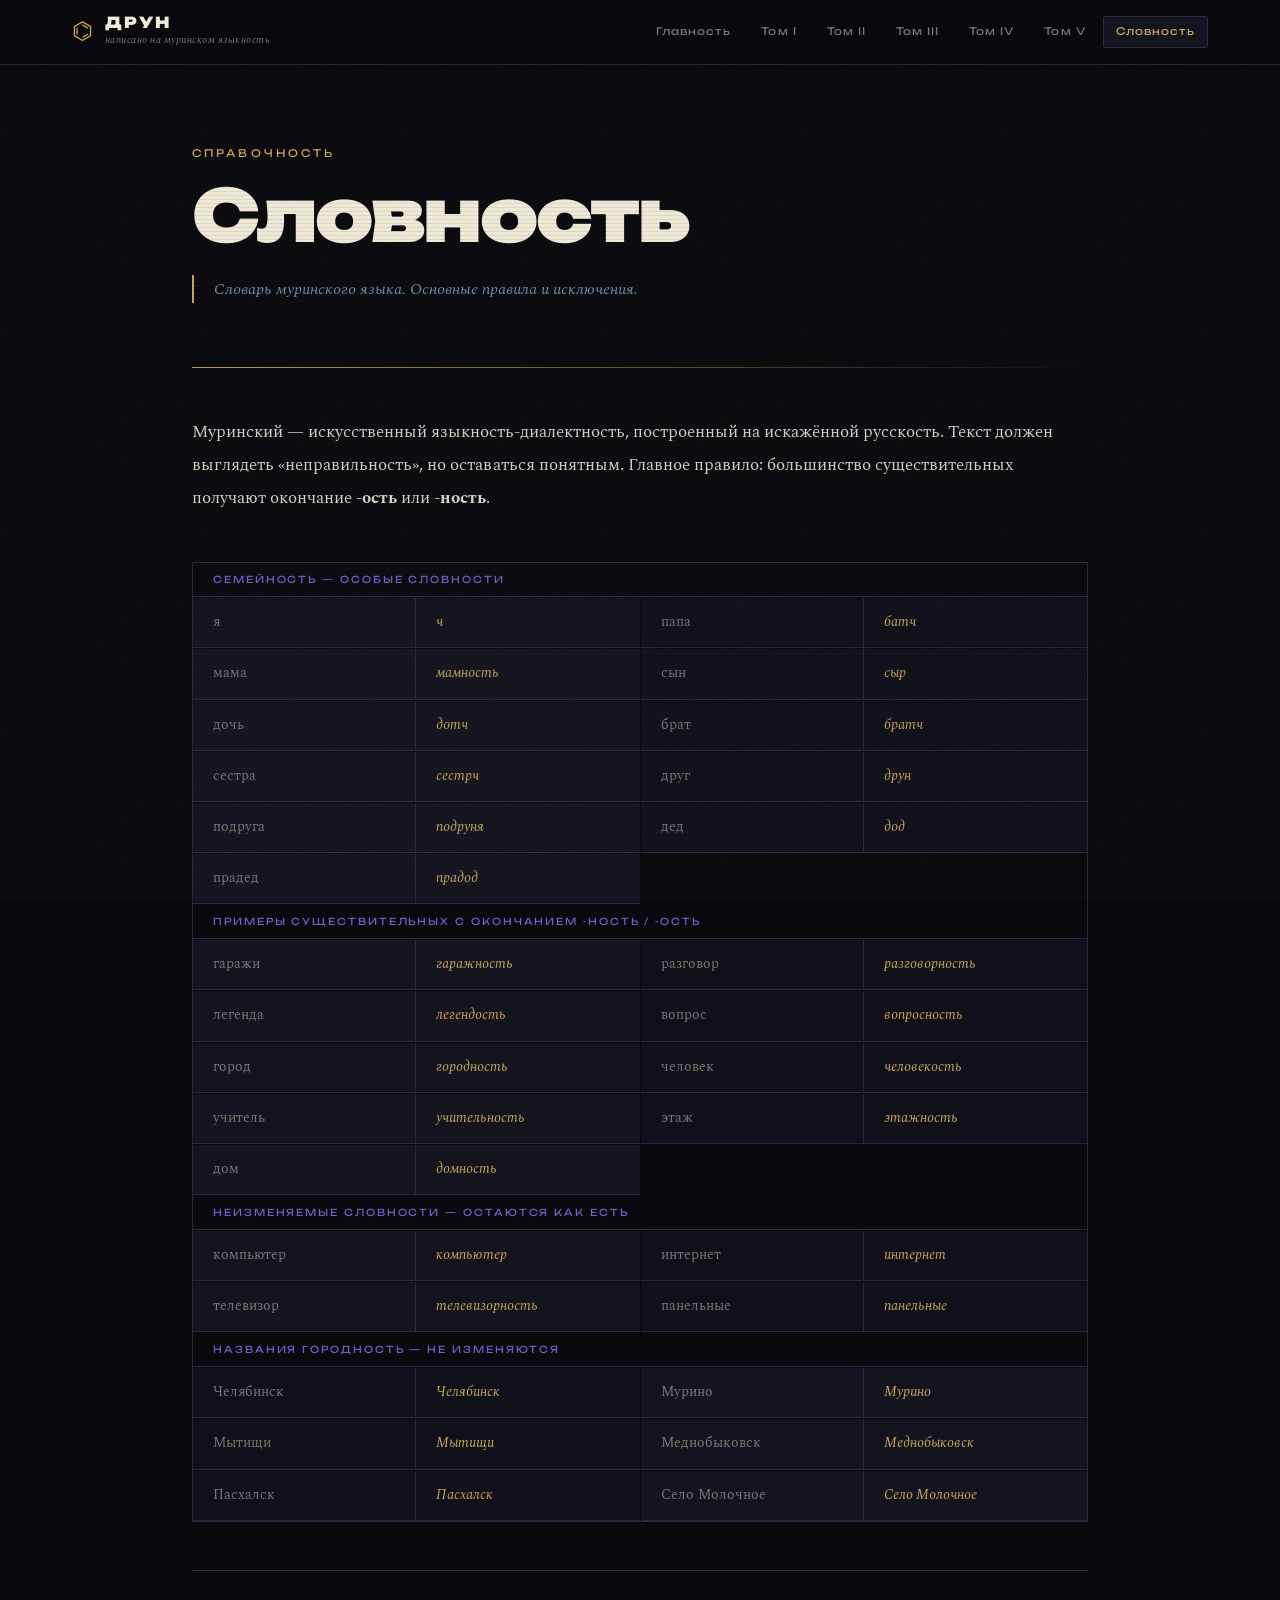
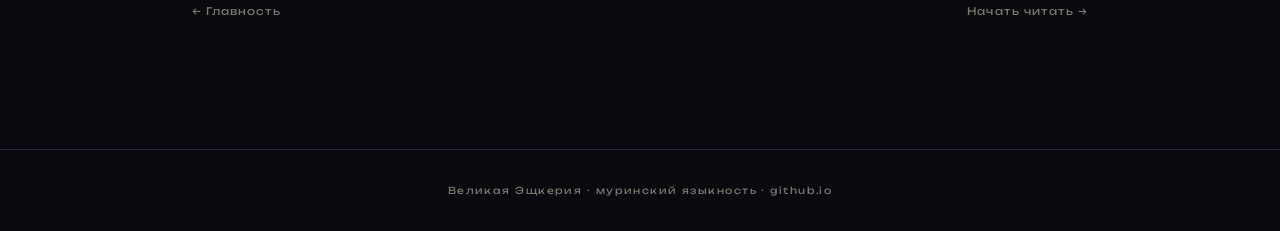
==== glossary.html @ 1b54117f "Create glossary.html" ====
<!DOCTYPE html>
<html lang="ru">
<head>
<meta charset="UTF-8">
<meta name="viewport" content="width=device-width, initial-scale=1.0">
<title>Словность — Муринский язык · Друн</title>
<link rel="stylesheet" href="style.css">
<link href="https://fonts.googleapis.com/css2?family=Unbounded:wght@300;400;700;900&family=Spectral:ital,wght@0,300;0,400;1,300;1,400&display=swap" rel="stylesheet">
</head>
<body>
<div class="noise"></div>
<div class="scanlines"></div>

<header class="site-header">
  <div class="header-inner">
    <div class="logo-block">
      <span class="logo-symbol">⌬</span>
      <div class="logo-text">
        <span class="logo-title">ДРУН</span>
        <span class="logo-sub">написано на муринском языкность</span>
      </div>
    </div>
    <nav class="main-nav">
      <a href="index.html" class="nav-link">Главность</a>
      <a href="tom1.html" class="nav-link">Том I</a>
      <a href="tom2.html" class="nav-link">Том II</a>
      <a href="tom3.html" class="nav-link">Том III</a>
      <a href="tom4.html" class="nav-link">Том IV</a>
      <a href="tom5.html" class="nav-link">Том V</a>
      <a href="glossary.html" class="nav-link active">Словность</a>
    </nav>
  </div>
</header>

<main class="glossary-page">
  <div class="tome-page-header">
    <span class="tome-page-num">Справочность</span>
    <h1 class="tome-page-title">Словность</h1>
    <p class="tome-page-desc">Словарь муринского языка. Основные правила и исключения.</p>
  </div>
  <div class="tome-divider"></div>

  <div class="book-text" style="margin-bottom: 3rem;">
    <p>Муринский — искусственный языкность-диалектность, построенный на искажённой русскость. Текст должен выглядеть «неправильность», но оставаться понятным. Главное правило: большинство существительных получают окончание <strong>-ость</strong> или <strong>-ность</strong>.</p>
  </div>

  <div class="glossary-grid">

    <div class="glossary-category">Семейность — особые словности</div>

    <div class="glossary-item">
      <div class="glossary-ru">я</div>
      <div class="glossary-mur">ч</div>
    </div>
    <div class="glossary-item">
      <div class="glossary-ru">папа</div>
      <div class="glossary-mur">батч</div>
    </div>
    <div class="glossary-item">
      <div class="glossary-ru">мама</div>
      <div class="glossary-mur">мамность</div>
    </div>
    <div class="glossary-item">
      <div class="glossary-ru">сын</div>
      <div class="glossary-mur">сыр</div>
    </div>
    <div class="glossary-item">
      <div class="glossary-ru">дочь</div>
      <div class="glossary-mur">дотч</div>
    </div>
    <div class="glossary-item">
      <div class="glossary-ru">брат</div>
      <div class="glossary-mur">братч</div>
    </div>
    <div class="glossary-item">
      <div class="glossary-ru">сестра</div>
      <div class="glossary-mur">сестрч</div>
    </div>
    <div class="glossary-item">
      <div class="glossary-ru">друг</div>
      <div class="glossary-mur">друн</div>
    </div>
    <div class="glossary-item">
      <div class="glossary-ru">подруга</div>
      <div class="glossary-mur">подруня</div>
    </div>
    <div class="glossary-item">
      <div class="glossary-ru">дед</div>
      <div class="glossary-mur">дод</div>
    </div>
    <div class="glossary-item">
      <div class="glossary-ru">прадед</div>
      <div class="glossary-mur">прадод</div>
    </div>

    <div class="glossary-category">Примеры существительных с окончанием -ность / -ость</div>

    <div class="glossary-item">
      <div class="glossary-ru">гаражи</div>
      <div class="glossary-mur">гаражность</div>
    </div>
    <div class="glossary-item">
      <div class="glossary-ru">разговор</div>
      <div class="glossary-mur">разговорность</div>
    </div>
    <div class="glossary-item">
      <div class="glossary-ru">легенда</div>
      <div class="glossary-mur">легендость</div>
    </div>
    <div class="glossary-item">
      <div class="glossary-ru">вопрос</div>
      <div class="glossary-mur">вопросность</div>
    </div>
    <div class="glossary-item">
      <div class="glossary-ru">город</div>
      <div class="glossary-mur">городность</div>
    </div>
    <div class="glossary-item">
      <div class="glossary-ru">человек</div>
      <div class="glossary-mur">человекость</div>
    </div>
    <div class="glossary-item">
      <div class="glossary-ru">учитель</div>
      <div class="glossary-mur">учительность</div>
    </div>
    <div class="glossary-item">
      <div class="glossary-ru">этаж</div>
      <div class="glossary-mur">этажность</div>
    </div>
    <div class="glossary-item">
      <div class="glossary-ru">дом</div>
      <div class="glossary-mur">домность</div>
    </div>

    <div class="glossary-category">Неизменяемые словности — остаются как есть</div>

    <div class="glossary-item">
      <div class="glossary-ru">компьютер</div>
      <div class="glossary-mur">компьютер</div>
    </div>
    <div class="glossary-item">
      <div class="glossary-ru">интернет</div>
      <div class="glossary-mur">интернет</div>
    </div>
    <div class="glossary-item">
      <div class="glossary-ru">телевизор</div>
      <div class="glossary-mur">телевизорность</div>
    </div>
    <div class="glossary-item">
      <div class="glossary-ru">панельные</div>
      <div class="glossary-mur">панельные</div>
    </div>

    <div class="glossary-category">Названия городность — не изменяются</div>

    <div class="glossary-item">
      <div class="glossary-ru">Челябинск</div>
      <div class="glossary-mur">Челябинск</div>
    </div>
    <div class="glossary-item">
      <div class="glossary-ru">Мурино</div>
      <div class="glossary-mur">Мурино</div>
    </div>
    <div class="glossary-item">
      <div class="glossary-ru">Мытищи</div>
      <div class="glossary-mur">Мытищи</div>
    </div>
    <div class="glossary-item">
      <div class="glossary-ru">Меднобыковск</div>
      <div class="glossary-mur">Меднобыковск</div>
    </div>
    <div class="glossary-item">
      <div class="glossary-ru">Пасхалск</div>
      <div class="glossary-mur">Пасхалск</div>
    </div>
    <div class="glossary-item">
      <div class="glossary-ru">Село Молочное</div>
      <div class="glossary-mur">Село Молочное</div>
    </div>

  </div>

  <div class="tome-nav" style="margin-top:3rem;">
    <a href="index.html">← Главность</a>
    <a href="tom1.html">Начать читать →</a>
  </div>
</main>

<footer class="site-footer">
  <span>Великая Эщкерия · муринский языкность · github.io</span>
</footer>
</body>
</html>
---- style.css ----
/* ===========================
   ДРУН — МУРИНСКИЙ ЯЗЫКНОСТЬ
   Стиль сайта
=========================== */

@import url('https://fonts.googleapis.com/css2?family=Unbounded:wght@300;400;700;900&family=Spectral:ital,wght@0,300;0,400;1,300;1,400&display=swap');

:root {
  --bg: #0a0a0e;
  --bg2: #10101a;
  --surface: #14141f;
  --border: #2a2a3e;
  --accent: #c8a85a;
  --accent2: #7a5ccc;
  --fog: #6b8fa8;
  --text: #d8d4c8;
  --text-dim: #7a7870;
  --text-bright: #f0ead8;
  --danger: #b84040;
}

*, *::before, *::after {
  box-sizing: border-box;
  margin: 0;
  padding: 0;
}

html {
  scroll-behavior: smooth;
}

body {
  background: var(--bg);
  color: var(--text);
  font-family: 'Spectral', Georgia, serif;
  font-size: 18px;
  line-height: 1.75;
  min-height: 100vh;
  position: relative;
  overflow-x: hidden;
}

/* — Текстура и сканлайны — */
.noise {
  position: fixed;
  inset: 0;
  z-index: 0;
  pointer-events: none;
  opacity: 0.035;
  background-image: url("data:image/svg+xml,%3Csvg viewBox='0 0 200 200' xmlns='http://www.w3.org/2000/svg'%3E%3Cfilter id='n'%3E%3CfeTurbulence type='fractalNoise' baseFrequency='0.9' numOctaves='4' stitchTiles='stitch'/%3E%3C/filter%3E%3Crect width='100%25' height='100%25' filter='url(%23n)'/%3E%3C/svg%3E");
  background-size: 200px 200px;
}
.scanlines {
  position: fixed;
  inset: 0;
  z-index: 0;
  pointer-events: none;
  background: repeating-linear-gradient(
    to bottom,
    transparent 0px,
    transparent 3px,
    rgba(0,0,0,0.08) 3px,
    rgba(0,0,0,0.08) 4px
  );
}

/* — Хедер — */
.site-header {
  position: sticky;
  top: 0;
  z-index: 100;
  background: rgba(10,10,14,0.92);
  backdrop-filter: blur(12px);
  border-bottom: 1px solid var(--border);
}
.header-inner {
  max-width: 1200px;
  margin: 0 auto;
  padding: 0 2rem;
  display: flex;
  align-items: center;
  justify-content: space-between;
  height: 64px;
  gap: 2rem;
}
.logo-block {
  display: flex;
  align-items: center;
  gap: 0.75rem;
  text-decoration: none;
  flex-shrink: 0;
}
.logo-symbol {
  font-size: 1.5rem;
  color: var(--accent);
  line-height: 1;
}
.logo-text {
  display: flex;
  flex-direction: column;
}
.logo-title {
  font-family: 'Unbounded', sans-serif;
  font-size: 0.95rem;
  font-weight: 900;
  color: var(--text-bright);
  letter-spacing: 0.15em;
  line-height: 1.1;
}
.logo-sub {
  font-size: 0.62rem;
  color: var(--text-dim);
  letter-spacing: 0.05em;
  font-family: 'Spectral', serif;
  font-style: italic;
}
.main-nav {
  display: flex;
  align-items: center;
  gap: 0.25rem;
  flex-wrap: wrap;
}
.nav-link {
  font-family: 'Unbounded', sans-serif;
  font-size: 0.65rem;
  font-weight: 400;
  letter-spacing: 0.1em;
  color: var(--text-dim);
  text-decoration: none;
  padding: 0.4rem 0.75rem;
  border: 1px solid transparent;
  border-radius: 2px;
  transition: all 0.2s;
}
.nav-link:hover,
.nav-link.active {
  color: var(--accent);
  border-color: var(--border);
  background: var(--surface);
}

/* — Герой — */
.hero {
  position: relative;
  min-height: 92vh;
  display: flex;
  flex-direction: column;
  justify-content: center;
  align-items: flex-start;
  padding: 6rem 2rem 4rem;
  max-width: 1200px;
  margin: 0 auto;
  overflow: hidden;
}
.hero-bg-text {
  position: absolute;
  right: -2rem;
  top: 50%;
  transform: translateY(-50%);
  font-family: 'Unbounded', sans-serif;
  font-size: clamp(6rem, 18vw, 18rem);
  font-weight: 900;
  color: transparent;
  -webkit-text-stroke: 1px rgba(200,168,90,0.08);
  pointer-events: none;
  letter-spacing: -0.05em;
  white-space: nowrap;
  user-select: none;
  animation: bgpulse 6s ease-in-out infinite;
}
@keyframes bgpulse {
  0%, 100% { opacity: 1; }
  50% { opacity: 0.5; }
}
.hero-content {
  position: relative;
  z-index: 2;
  max-width: 680px;
}
.hero-eyebrow {
  font-family: 'Unbounded', sans-serif;
  font-size: 0.65rem;
  font-weight: 300;
  letter-spacing: 0.25em;
  text-transform: uppercase;
  color: var(--accent);
  margin-bottom: 1.5rem;
}
.hero-title {
  font-family: 'Unbounded', sans-serif;
  font-size: clamp(5rem, 14vw, 12rem);
  font-weight: 900;
  color: var(--text-bright);
  line-height: 0.9;
  letter-spacing: -0.04em;
  margin-bottom: 1.5rem;
  text-shadow: 0 0 80px rgba(200,168,90,0.15);
}
.hero-subtitle {
  font-family: 'Spectral', serif;
  font-style: italic;
  font-size: 1.4rem;
  color: var(--fog);
  margin-bottom: 2rem;
}
.hero-divider {
  width: 80px;
  height: 1px;
  background: linear-gradient(to right, var(--accent), transparent);
  margin-bottom: 1.5rem;
}
.hero-desc {
  font-size: 1rem;
  color: var(--text-dim);
  max-width: 480px;
  line-height: 1.8;
}
.hero-map-label {
  position: absolute;
  bottom: 2.5rem;
  right: 2rem;
  font-family: 'Unbounded', sans-serif;
  font-size: 0.6rem;
  letter-spacing: 0.15em;
  color: var(--text-dim);
  text-transform: uppercase;
  z-index: 2;
}

/* — Секции — */
.tomes-section,
.language-section {
  max-width: 1200px;
  margin: 0 auto;
  padding: 5rem 2rem;
}
.section-title {
  font-family: 'Unbounded', sans-serif;
  font-size: 0.7rem;
  font-weight: 400;
  letter-spacing: 0.3em;
  text-transform: uppercase;
  color: var(--accent);
  margin-bottom: 3rem;
}

/* — Карточки томов — */
.tomes-grid {
  display: flex;
  flex-direction: column;
  gap: 1px;
  border: 1px solid var(--border);
}
.tome-card {
  display: grid;
  grid-template-columns: 80px 1fr auto;
  align-items: center;
  gap: 2rem;
  padding: 2rem;
  background: var(--surface);
  text-decoration: none;
  border-bottom: 1px solid var(--border);
  transition: all 0.25s;
  position: relative;
  overflow: hidden;
}
.tome-card::before {
  content: '';
  position: absolute;
  left: 0;
  top: 0;
  bottom: 0;
  width: 3px;
  background: var(--accent);
  transform: scaleY(0);
  transition: transform 0.25s;
}
.tome-card:hover {
  background: var(--bg2);
}
.tome-card:hover::before {
  transform: scaleY(1);
}
.tome-number {
  font-family: 'Unbounded', sans-serif;
  font-size: 2.5rem;
  font-weight: 900;
  color: var(--border);
  line-height: 1;
  transition: color 0.25s;
}
.tome-card:hover .tome-number {
  color: var(--accent);
}
.tome-title {
  font-family: 'Unbounded', sans-serif;
  font-size: 1rem;
  font-weight: 700;
  color: var(--text-bright);
  margin-bottom: 0.4rem;
  letter-spacing: 0.02em;
}
.tome-desc {
  font-size: 0.85rem;
  color: var(--text-dim);
  line-height: 1.5;
  margin-bottom: 0.6rem;
}
.tome-tag {
  font-family: 'Unbounded', sans-serif;
  font-size: 0.55rem;
  letter-spacing: 0.15em;
  text-transform: uppercase;
  color: var(--accent2);
  border: 1px solid var(--accent2);
  padding: 0.2rem 0.5rem;
  border-radius: 2px;
}
.tome-arrow {
  font-size: 1.2rem;
  color: var(--text-dim);
  transition: color 0.25s, transform 0.25s;
}
.tome-card:hover .tome-arrow {
  color: var(--accent);
  transform: translateX(4px);
}

/* — Секция языкность — */
.language-section {
  border-top: 1px solid var(--border);
}
.lang-inner {
  display: grid;
  grid-template-columns: 1fr 1fr;
  gap: 4rem;
  align-items: start;
}
.lang-text p {
  color: var(--text-dim);
  margin-bottom: 1rem;
  font-size: 0.95rem;
}
.lang-text strong {
  color: var(--accent);
}
.btn-lang {
  display: inline-block;
  margin-top: 1rem;
  font-family: 'Unbounded', sans-serif;
  font-size: 0.65rem;
  letter-spacing: 0.15em;
  color: var(--accent);
  text-decoration: none;
  border: 1px solid var(--accent);
  padding: 0.7rem 1.5rem;
  transition: all 0.2s;
}
.btn-lang:hover {
  background: var(--accent);
  color: var(--bg);
}
.lang-example {
  background: var(--surface);
  border: 1px solid var(--border);
  padding: 2rem;
}
.example-label {
  font-family: 'Unbounded', sans-serif;
  font-size: 0.6rem;
  letter-spacing: 0.2em;
  text-transform: uppercase;
  color: var(--text-dim);
  margin-bottom: 1.5rem;
}
.example-row {
  display: flex;
  align-items: center;
  gap: 1.5rem;
  margin-bottom: 1rem;
  padding-bottom: 1rem;
  border-bottom: 1px solid var(--border);
}
.example-row:last-child {
  border-bottom: none;
  margin-bottom: 0;
  padding-bottom: 0;
}
.example-ru {
  font-family: 'Spectral', serif;
  font-size: 1rem;
  color: var(--text-dim);
  width: 90px;
}
.example-arrow {
  color: var(--border);
  font-size: 0.9rem;
}
.example-mur {
  font-family: 'Spectral', serif;
  font-size: 1rem;
  color: var(--accent);
  font-style: italic;
}

/* — Футер — */
.site-footer {
  border-top: 1px solid var(--border);
  padding: 2rem;
  text-align: center;
  font-family: 'Unbounded', sans-serif;
  font-size: 0.6rem;
  letter-spacing: 0.15em;
  color: var(--text-dim);
}

/* ===========================
   СТРАНИЦЫ ТОМОВ
=========================== */
.tome-page {
  max-width: 780px;
  margin: 0 auto;
  padding: 5rem 2rem 8rem;
}
.tome-page-header {
  margin-bottom: 4rem;
}
.tome-page-num {
  font-family: 'Unbounded', sans-serif;
  font-size: 0.65rem;
  letter-spacing: 0.3em;
  color: var(--accent);
  text-transform: uppercase;
  display: block;
  margin-bottom: 1rem;
}
.tome-page-title {
  font-family: 'Unbounded', sans-serif;
  font-size: clamp(2rem, 6vw, 4.5rem);
  font-weight: 900;
  color: var(--text-bright);
  line-height: 1;
  letter-spacing: -0.03em;
  margin-bottom: 1.5rem;
}
.tome-page-desc {
  font-style: italic;
  color: var(--fog);
  font-size: 1rem;
  border-left: 2px solid var(--accent);
  padding-left: 1.25rem;
}
.tome-divider {
  width: 100%;
  height: 1px;
  background: linear-gradient(to right, var(--accent), transparent);
  margin: 3rem 0;
}

/* — Текст книги — */
.book-text {
  font-family: 'Spectral', serif;
  font-size: 1.05rem;
  line-height: 1.95;
  color: var(--text);
}
.book-text p {
  margin-bottom: 1.4em;
}
.book-text .dialogue {
  padding-left: 1.5rem;
  border-left: 1px solid var(--border);
  color: var(--text-dim);
  font-style: italic;
  margin: 1.5rem 0;
}
.book-text .scene-break {
  text-align: center;
  color: var(--text-dim);
  letter-spacing: 0.5em;
  margin: 2.5rem 0;
  font-size: 0.85rem;
}
.book-text .emphasis {
  color: var(--accent);
  font-style: italic;
}
.book-text .place-name {
  font-family: 'Unbounded', sans-serif;
  font-size: 0.85em;
  letter-spacing: 0.05em;
  color: var(--text-bright);
}
.book-text ul.list-items {
  list-style: none;
  padding-left: 1.5rem;
  margin: 1rem 0 1.5rem;
}
.book-text ul.list-items li {
  position: relative;
  color: var(--text-dim);
  margin-bottom: 0.3rem;
  font-style: italic;
}
.book-text ul.list-items li::before {
  content: '—';
  position: absolute;
  left: -1.2rem;
  color: var(--border);
}

/* — Навигация между томами — */
.tome-nav {
  display: flex;
  justify-content: space-between;
  align-items: center;
  margin-top: 5rem;
  padding-top: 2rem;
  border-top: 1px solid var(--border);
}
.tome-nav a {
  font-family: 'Unbounded', sans-serif;
  font-size: 0.65rem;
  letter-spacing: 0.1em;
  color: var(--text-dim);
  text-decoration: none;
  display: flex;
  align-items: center;
  gap: 0.5rem;
  transition: color 0.2s;
}
.tome-nav a:hover {
  color: var(--accent);
}

/* ===========================
   СЛОВНОСТЬ / ГЛОССАРИЙ
=========================== */
.glossary-page {
  max-width: 960px;
  margin: 0 auto;
  padding: 5rem 2rem 8rem;
}
.glossary-grid {
  display: grid;
  grid-template-columns: 1fr 1fr;
  gap: 1px;
  border: 1px solid var(--border);
  margin-top: 2rem;
}
.glossary-item {
  display: grid;
  grid-template-columns: 1fr 1fr;
  border-bottom: 1px solid var(--border);
  background: var(--surface);
}
.glossary-item:nth-child(odd) {
  background: var(--bg2);
}
.glossary-ru,
.glossary-mur {
  padding: 0.75rem 1.25rem;
  font-size: 0.9rem;
}
.glossary-ru {
  color: var(--text-dim);
  border-right: 1px solid var(--border);
}
.glossary-mur {
  color: var(--accent);
  font-style: italic;
  font-family: 'Spectral', serif;
}
.glossary-category {
  grid-column: 1 / -1;
  padding: 0.5rem 1.25rem;
  background: var(--bg);
  font-family: 'Unbounded', sans-serif;
  font-size: 0.6rem;
  letter-spacing: 0.2em;
  text-transform: uppercase;
  color: var(--accent2);
  border-bottom: 1px solid var(--border);
}

/* — Адаптив — */
@media (max-width: 768px) {
  .header-inner {
    flex-direction: column;
    height: auto;
    padding: 1rem;
    gap: 0.75rem;
  }
  .main-nav {
    gap: 0.15rem;
    justify-content: center;
  }
  .hero {
    min-height: 70vh;
    padding: 4rem 1.5rem 3rem;
  }
  .hero-bg-text {
    font-size: 5rem;
    right: -1rem;
    opacity: 0.5;
  }
  .lang-inner {
    grid-template-columns: 1fr;
    gap: 2rem;
  }
  .tome-card {
    grid-template-columns: 50px 1fr auto;
    gap: 1rem;
    padding: 1.25rem;
  }
  .tome-number {
    font-size: 1.75rem;
  }
  .glossary-grid {
    grid-template-columns: 1fr;
  }
}
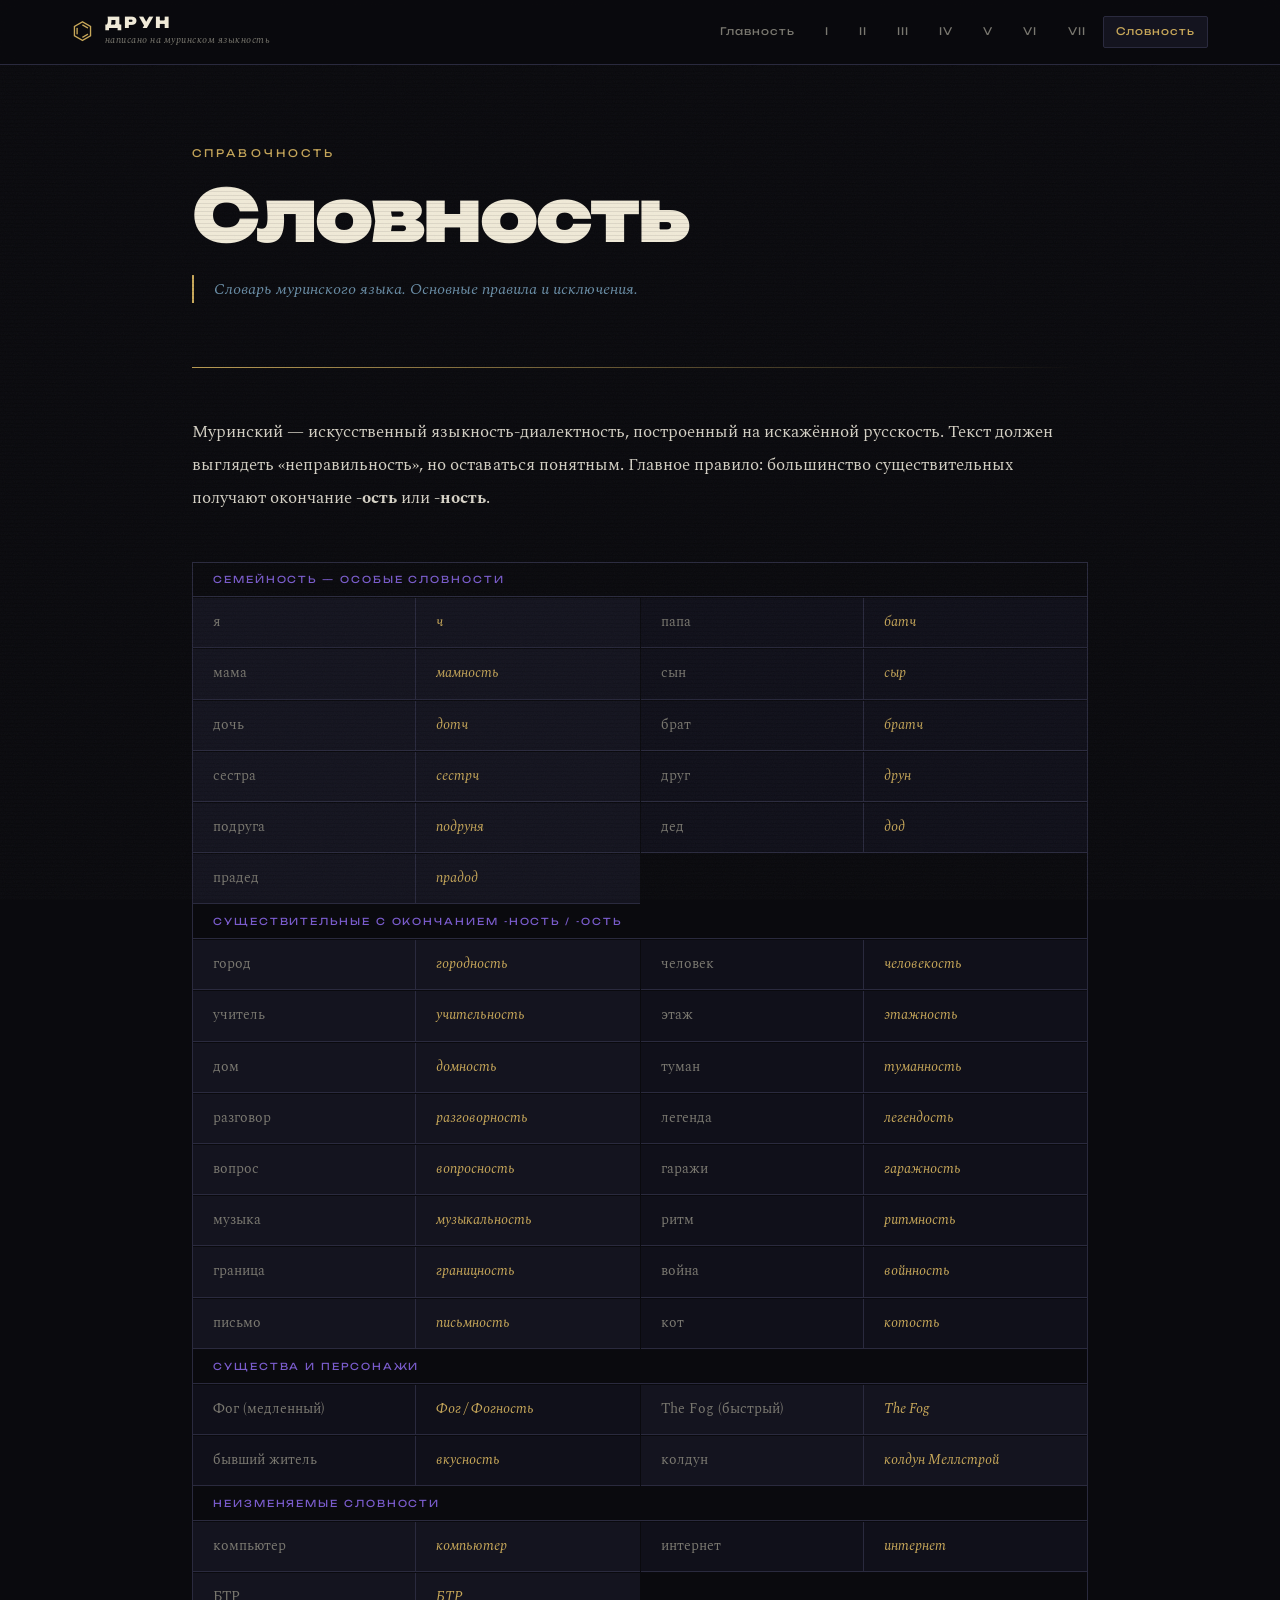
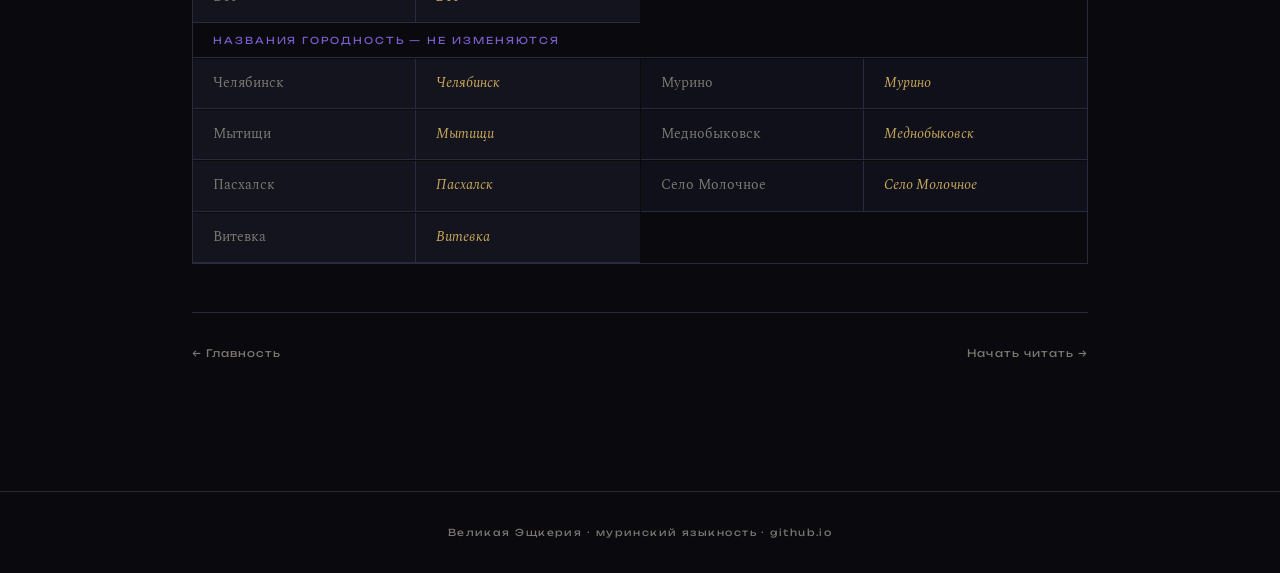
==== commit 71e27caf: "Refactor glossary items and update navigation links" ====
--- a/glossary.html
+++ b/glossary.html
@@ -10,7 +10,6 @@
 <body>
 <div class="noise"></div>
 <div class="scanlines"></div>
-
 <header class="site-header">
   <div class="header-inner">
     <div class="logo-block">
@@ -22,16 +21,17 @@
     </div>
     <nav class="main-nav">
       <a href="index.html" class="nav-link">Главность</a>
-      <a href="tom1.html" class="nav-link">Том I</a>
-      <a href="tom2.html" class="nav-link">Том II</a>
-      <a href="tom3.html" class="nav-link">Том III</a>
-      <a href="tom4.html" class="nav-link">Том IV</a>
-      <a href="tom5.html" class="nav-link">Том V</a>
+      <a href="tom1.html" class="nav-link">I</a>
+      <a href="tom2.html" class="nav-link">II</a>
+      <a href="tom3.html" class="nav-link">III</a>
+      <a href="tom4.html" class="nav-link">IV</a>
+      <a href="tom5.html" class="nav-link">V</a>
+      <a href="tom6.html" class="nav-link">VI</a>
+      <a href="tom7.html" class="nav-link">VII</a>
       <a href="glossary.html" class="nav-link active">Словность</a>
     </nav>
   </div>
 </header>
-
 <main class="glossary-page">
   <div class="tome-page-header">
     <span class="tome-page-num">Справочность</span>
@@ -47,136 +47,55 @@
   <div class="glossary-grid">
 
     <div class="glossary-category">Семейность — особые словности</div>
+    <div class="glossary-item"><div class="glossary-ru">я</div><div class="glossary-mur">ч</div></div>
+    <div class="glossary-item"><div class="glossary-ru">папа</div><div class="glossary-mur">батч</div></div>
+    <div class="glossary-item"><div class="glossary-ru">мама</div><div class="glossary-mur">мамность</div></div>
+    <div class="glossary-item"><div class="glossary-ru">сын</div><div class="glossary-mur">сыр</div></div>
+    <div class="glossary-item"><div class="glossary-ru">дочь</div><div class="glossary-mur">дотч</div></div>
+    <div class="glossary-item"><div class="glossary-ru">брат</div><div class="glossary-mur">братч</div></div>
+    <div class="glossary-item"><div class="glossary-ru">сестра</div><div class="glossary-mur">сестрч</div></div>
+    <div class="glossary-item"><div class="glossary-ru">друг</div><div class="glossary-mur">друн</div></div>
+    <div class="glossary-item"><div class="glossary-ru">подруга</div><div class="glossary-mur">подруня</div></div>
+    <div class="glossary-item"><div class="glossary-ru">дед</div><div class="glossary-mur">дод</div></div>
+    <div class="glossary-item"><div class="glossary-ru">прадед</div><div class="glossary-mur">прадод</div></div>
 
-    <div class="glossary-item">
-      <div class="glossary-ru">я</div>
-      <div class="glossary-mur">ч</div>
-    </div>
-    <div class="glossary-item">
-      <div class="glossary-ru">папа</div>
-      <div class="glossary-mur">батч</div>
-    </div>
-    <div class="glossary-item">
-      <div class="glossary-ru">мама</div>
-      <div class="glossary-mur">мамность</div>
-    </div>
-    <div class="glossary-item">
-      <div class="glossary-ru">сын</div>
-      <div class="glossary-mur">сыр</div>
-    </div>
-    <div class="glossary-item">
-      <div class="glossary-ru">дочь</div>
-      <div class="glossary-mur">дотч</div>
-    </div>
-    <div class="glossary-item">
-      <div class="glossary-ru">брат</div>
-      <div class="glossary-mur">братч</div>
-    </div>
-    <div class="glossary-item">
-      <div class="glossary-ru">сестра</div>
-      <div class="glossary-mur">сестрч</div>
-    </div>
-    <div class="glossary-item">
-      <div class="glossary-ru">друг</div>
-      <div class="glossary-mur">друн</div>
-    </div>
-    <div class="glossary-item">
-      <div class="glossary-ru">подруга</div>
-      <div class="glossary-mur">подруня</div>
-    </div>
-    <div class="glossary-item">
-      <div class="glossary-ru">дед</div>
-      <div class="glossary-mur">дод</div>
-    </div>
-    <div class="glossary-item">
-      <div class="glossary-ru">прадед</div>
-      <div class="glossary-mur">прадод</div>
-    </div>
+    <div class="glossary-category">Существительные с окончанием -ность / -ость</div>
+    <div class="glossary-item"><div class="glossary-ru">город</div><div class="glossary-mur">городность</div></div>
+    <div class="glossary-item"><div class="glossary-ru">человек</div><div class="glossary-mur">человекость</div></div>
+    <div class="glossary-item"><div class="glossary-ru">учитель</div><div class="glossary-mur">учительность</div></div>
+    <div class="glossary-item"><div class="glossary-ru">этаж</div><div class="glossary-mur">этажность</div></div>
+    <div class="glossary-item"><div class="glossary-ru">дом</div><div class="glossary-mur">домность</div></div>
+    <div class="glossary-item"><div class="glossary-ru">туман</div><div class="glossary-mur">туманность</div></div>
+    <div class="glossary-item"><div class="glossary-ru">разговор</div><div class="glossary-mur">разговорность</div></div>
+    <div class="glossary-item"><div class="glossary-ru">легенда</div><div class="glossary-mur">легендость</div></div>
+    <div class="glossary-item"><div class="glossary-ru">вопрос</div><div class="glossary-mur">вопросность</div></div>
+    <div class="glossary-item"><div class="glossary-ru">гаражи</div><div class="glossary-mur">гаражность</div></div>
+    <div class="glossary-item"><div class="glossary-ru">музыка</div><div class="glossary-mur">музыкальность</div></div>
+    <div class="glossary-item"><div class="glossary-ru">ритм</div><div class="glossary-mur">ритмность</div></div>
+    <div class="glossary-item"><div class="glossary-ru">граница</div><div class="glossary-mur">границность</div></div>
+    <div class="glossary-item"><div class="glossary-ru">война</div><div class="glossary-mur">войнность</div></div>
+    <div class="glossary-item"><div class="glossary-ru">письмо</div><div class="glossary-mur">письмность</div></div>
+    <div class="glossary-item"><div class="glossary-ru">кот</div><div class="glossary-mur">котость</div></div>
 
-    <div class="glossary-category">Примеры существительных с окончанием -ность / -ость</div>
+    <div class="glossary-category">Существа и персонажи</div>
+    <div class="glossary-item"><div class="glossary-ru">Фог (медленный)</div><div class="glossary-mur">Фог / Фогность</div></div>
+    <div class="glossary-item"><div class="glossary-ru">The Fog (быстрый)</div><div class="glossary-mur">The Fog</div></div>
+    <div class="glossary-item"><div class="glossary-ru">бывший житель</div><div class="glossary-mur">вкусность</div></div>
+    <div class="glossary-item"><div class="glossary-ru">колдун</div><div class="glossary-mur">колдун Меллстрой</div></div>
 
-    <div class="glossary-item">
-      <div class="glossary-ru">гаражи</div>
-      <div class="glossary-mur">гаражность</div>
-    </div>
-    <div class="glossary-item">
-      <div class="glossary-ru">разговор</div>
-      <div class="glossary-mur">разговорность</div>
-    </div>
-    <div class="glossary-item">
-      <div class="glossary-ru">легенда</div>
-      <div class="glossary-mur">легендость</div>
-    </div>
-    <div class="glossary-item">
-      <div class="glossary-ru">вопрос</div>
-      <div class="glossary-mur">вопросность</div>
-    </div>
-    <div class="glossary-item">
-      <div class="glossary-ru">город</div>
-      <div class="glossary-mur">городность</div>
-    </div>
-    <div class="glossary-item">
-      <div class="glossary-ru">человек</div>
-      <div class="glossary-mur">человекость</div>
-    </div>
-    <div class="glossary-item">
-      <div class="glossary-ru">учитель</div>
-      <div class="glossary-mur">учительность</div>
-    </div>
-    <div class="glossary-item">
-      <div class="glossary-ru">этаж</div>
-      <div class="glossary-mur">этажность</div>
-    </div>
-    <div class="glossary-item">
-      <div class="glossary-ru">дом</div>
-      <div class="glossary-mur">домность</div>
-    </div>
-
-    <div class="glossary-category">Неизменяемые словности — остаются как есть</div>
-
-    <div class="glossary-item">
-      <div class="glossary-ru">компьютер</div>
-      <div class="glossary-mur">компьютер</div>
-    </div>
-    <div class="glossary-item">
-      <div class="glossary-ru">интернет</div>
-      <div class="glossary-mur">интернет</div>
-    </div>
-    <div class="glossary-item">
-      <div class="glossary-ru">телевизор</div>
-      <div class="glossary-mur">телевизорность</div>
-    </div>
-    <div class="glossary-item">
-      <div class="glossary-ru">панельные</div>
-      <div class="glossary-mur">панельные</div>
-    </div>
+    <div class="glossary-category">Неизменяемые словности</div>
+    <div class="glossary-item"><div class="glossary-ru">компьютер</div><div class="glossary-mur">компьютер</div></div>
+    <div class="glossary-item"><div class="glossary-ru">интернет</div><div class="glossary-mur">интернет</div></div>
+    <div class="glossary-item"><div class="glossary-ru">БТР</div><div class="glossary-mur">БТР</div></div>
 
     <div class="glossary-category">Названия городность — не изменяются</div>
-
-    <div class="glossary-item">
-      <div class="glossary-ru">Челябинск</div>
-      <div class="glossary-mur">Челябинск</div>
-    </div>
-    <div class="glossary-item">
-      <div class="glossary-ru">Мурино</div>
-      <div class="glossary-mur">Мурино</div>
-    </div>
-    <div class="glossary-item">
-      <div class="glossary-ru">Мытищи</div>
-      <div class="glossary-mur">Мытищи</div>
-    </div>
-    <div class="glossary-item">
-      <div class="glossary-ru">Меднобыковск</div>
-      <div class="glossary-mur">Меднобыковск</div>
-    </div>
-    <div class="glossary-item">
-      <div class="glossary-ru">Пасхалск</div>
-      <div class="glossary-mur">Пасхалск</div>
-    </div>
-    <div class="glossary-item">
-      <div class="glossary-ru">Село Молочное</div>
-      <div class="glossary-mur">Село Молочное</div>
-    </div>
+    <div class="glossary-item"><div class="glossary-ru">Челябинск</div><div class="glossary-mur">Челябинск</div></div>
+    <div class="glossary-item"><div class="glossary-ru">Мурино</div><div class="glossary-mur">Мурино</div></div>
+    <div class="glossary-item"><div class="glossary-ru">Мытищи</div><div class="glossary-mur">Мытищи</div></div>
+    <div class="glossary-item"><div class="glossary-ru">Меднобыковск</div><div class="glossary-mur">Меднобыковск</div></div>
+    <div class="glossary-item"><div class="glossary-ru">Пасхалск</div><div class="glossary-mur">Пасхалск</div></div>
+    <div class="glossary-item"><div class="glossary-ru">Село Молочное</div><div class="glossary-mur">Село Молочное</div></div>
+    <div class="glossary-item"><div class="glossary-ru">Витевка</div><div class="glossary-mur">Витевка</div></div>
 
   </div>
 
@@ -185,7 +104,6 @@
     <a href="tom1.html">Начать читать →</a>
   </div>
 </main>
-
 <footer class="site-footer">
   <span>Великая Эщкерия · муринский языкность · github.io</span>
 </footer>
--- a/style.css
+++ b/style.css
@@ -619,4 +619,5 @@
   .glossary-grid {
     grid-template-columns: 1fr;
   }
-}
+        }
+   
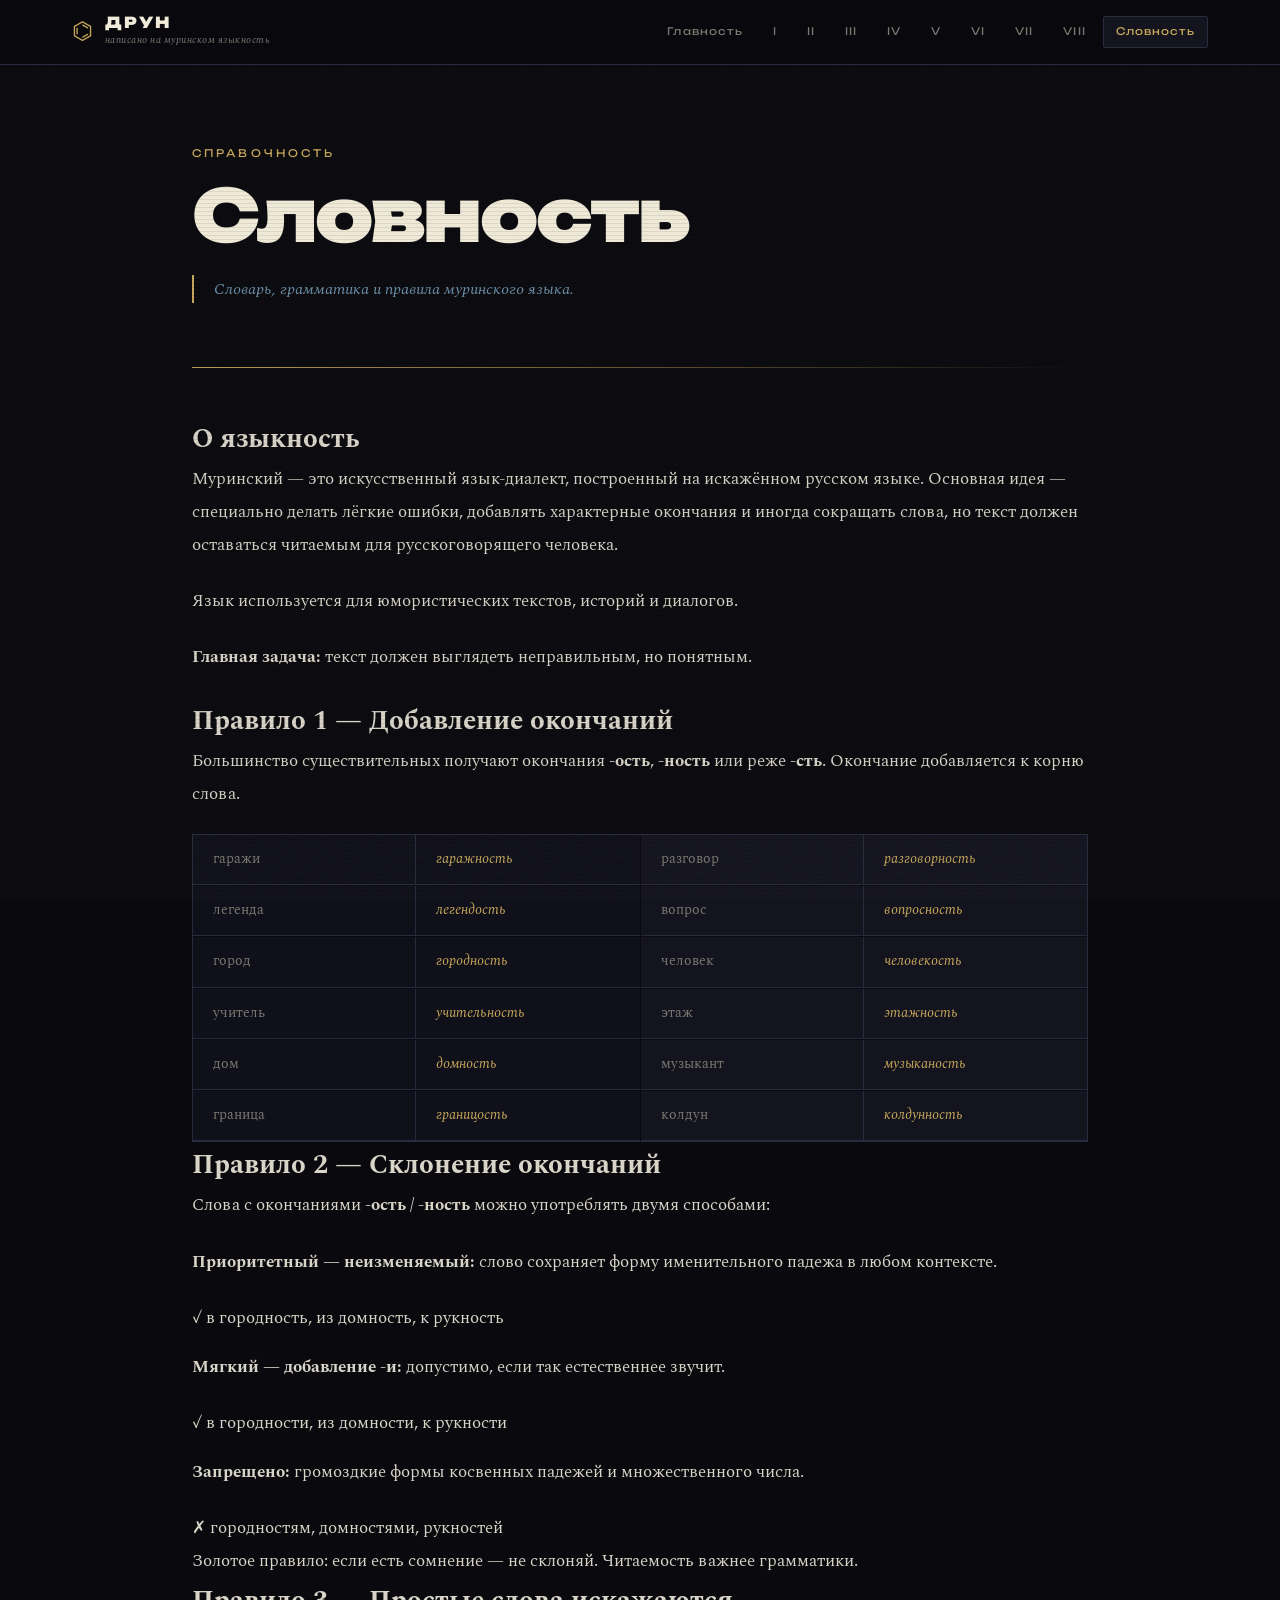
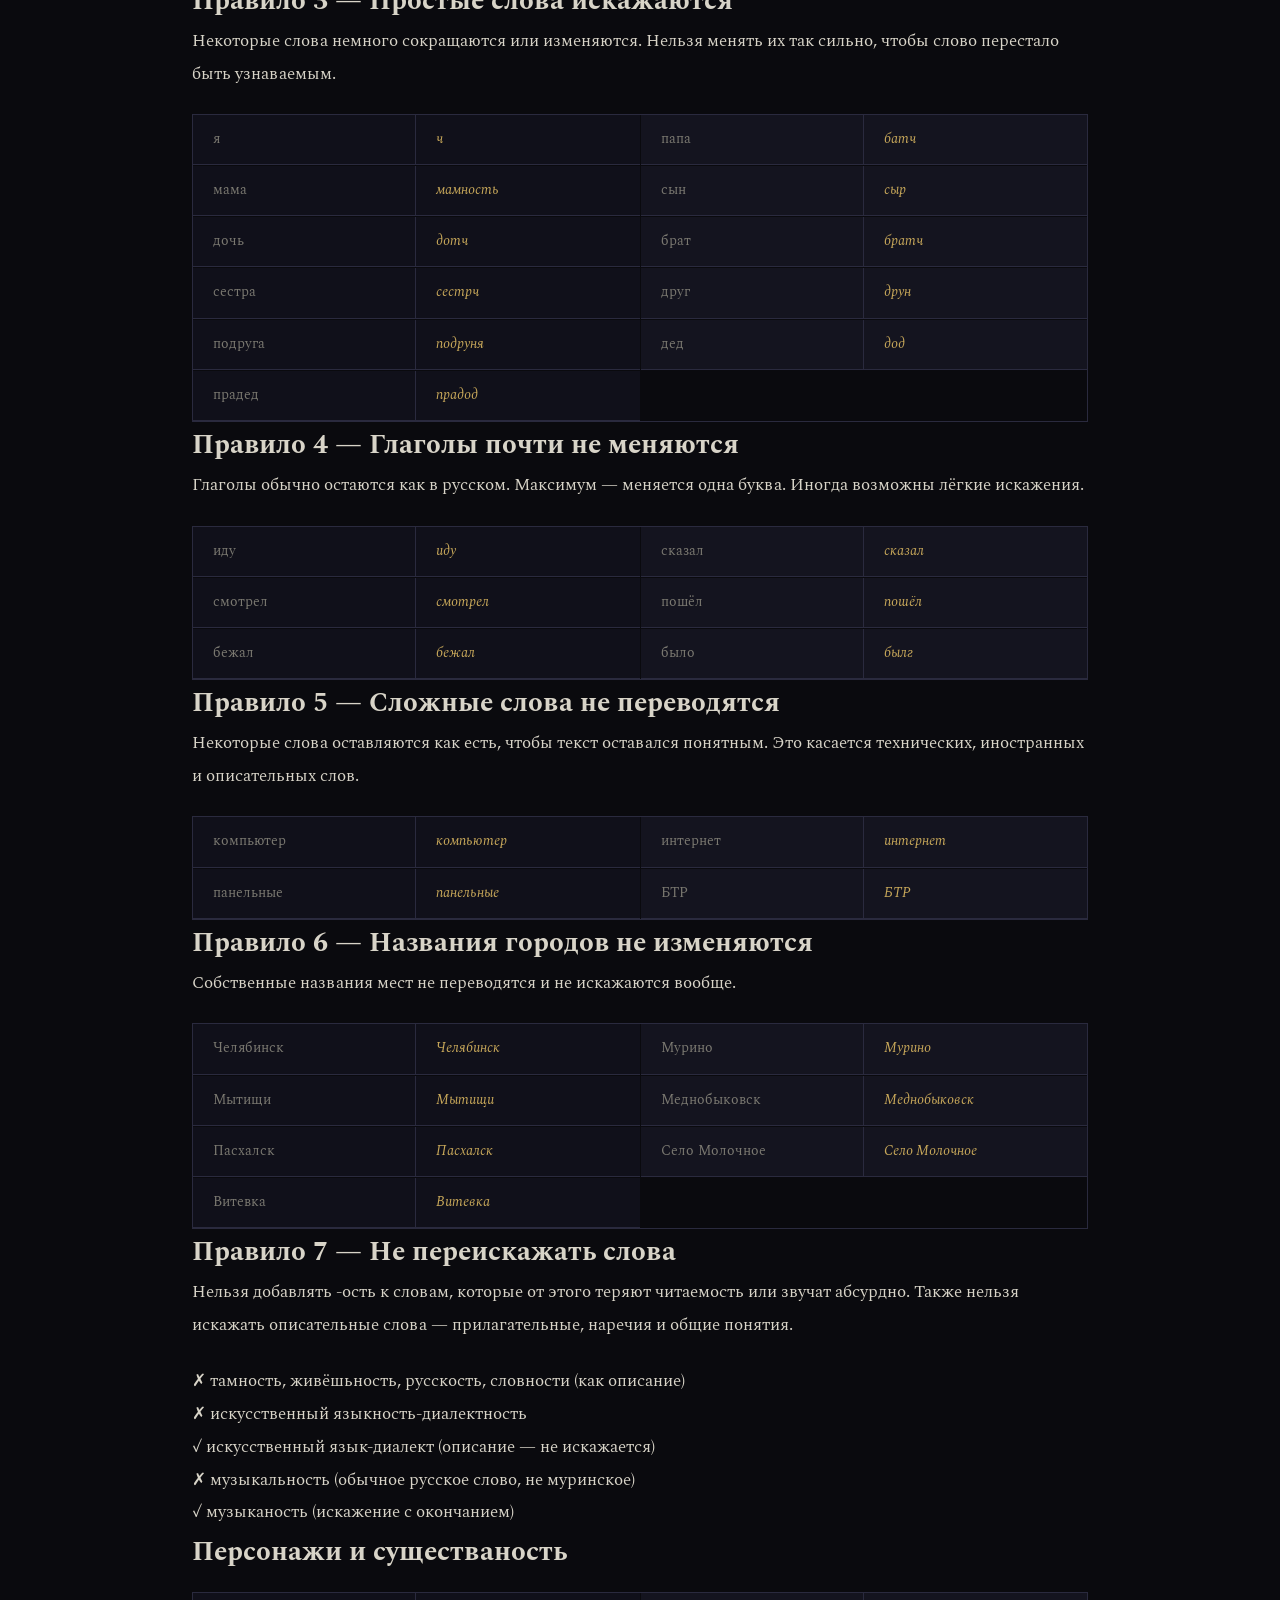
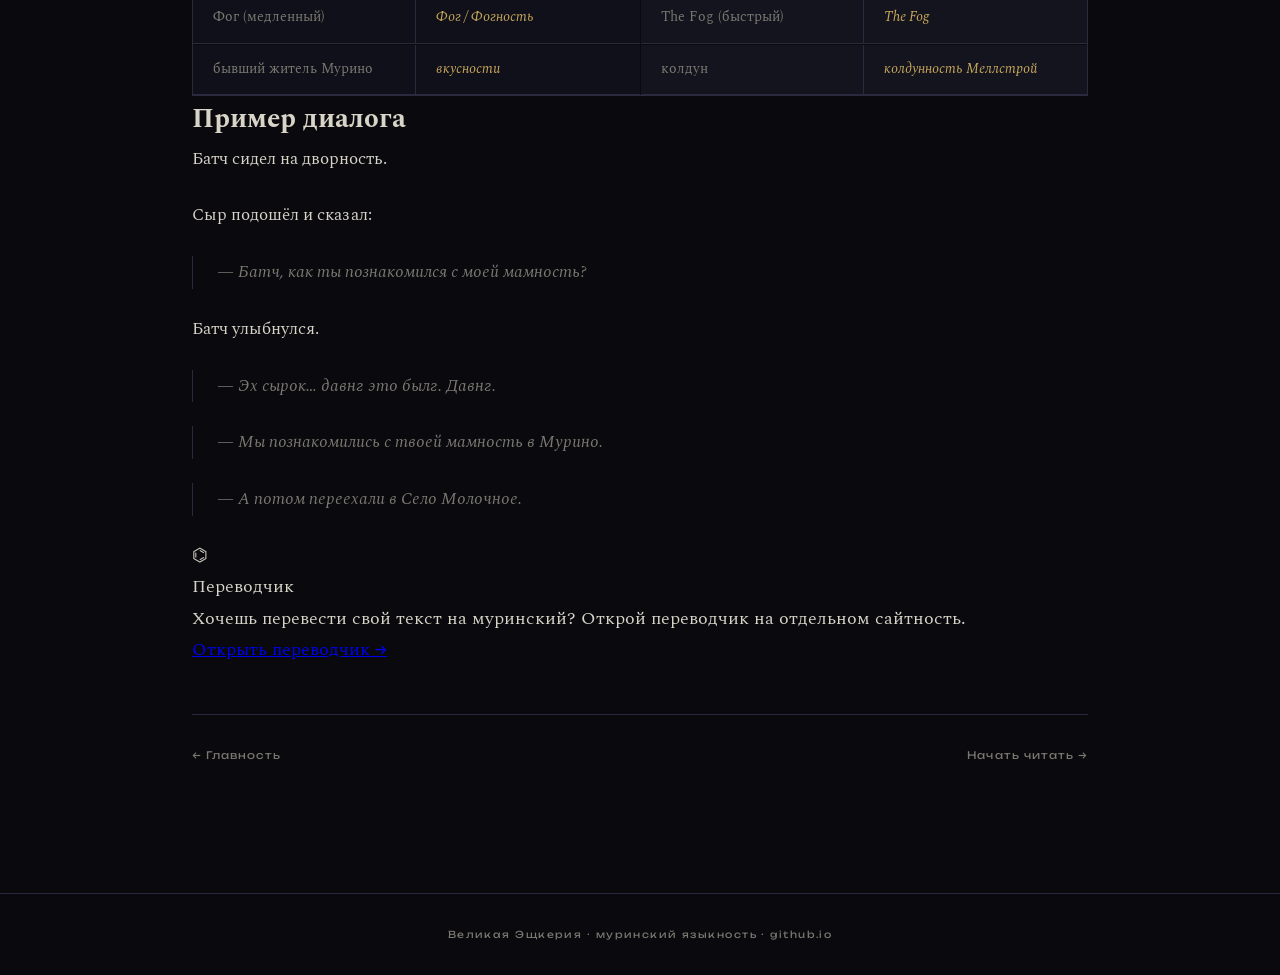
==== commit 4aec1169: "Update glossary.html" ====
--- a/glossary.html
+++ b/glossary.html
@@ -28,84 +28,224 @@
       <a href="tom5.html" class="nav-link">V</a>
       <a href="tom6.html" class="nav-link">VI</a>
       <a href="tom7.html" class="nav-link">VII</a>
+      <a href="tom8.html" class="nav-link">VIII</a>
       <a href="glossary.html" class="nav-link active">Словность</a>
     </nav>
   </div>
 </header>
+
 <main class="glossary-page">
+
   <div class="tome-page-header">
     <span class="tome-page-num">Справочность</span>
     <h1 class="tome-page-title">Словность</h1>
-    <p class="tome-page-desc">Словарь муринского языка. Основные правила и исключения.</p>
+    <p class="tome-page-desc">Словарь, грамматика и правила муринского языка.</p>
   </div>
   <div class="tome-divider"></div>
 
-  <div class="book-text" style="margin-bottom: 3rem;">
-    <p>Муринский — искусственный языкность-диалектность, построенный на искажённой русскость. Текст должен выглядеть «неправильность», но оставаться понятным. Главное правило: большинство существительных получают окончание <strong>-ость</strong> или <strong>-ность</strong>.</p>
-  </div>
-
-  <div class="glossary-grid">
-
-    <div class="glossary-category">Семейность — особые словности</div>
-    <div class="glossary-item"><div class="glossary-ru">я</div><div class="glossary-mur">ч</div></div>
-    <div class="glossary-item"><div class="glossary-ru">папа</div><div class="glossary-mur">батч</div></div>
-    <div class="glossary-item"><div class="glossary-ru">мама</div><div class="glossary-mur">мамность</div></div>
-    <div class="glossary-item"><div class="glossary-ru">сын</div><div class="glossary-mur">сыр</div></div>
-    <div class="glossary-item"><div class="glossary-ru">дочь</div><div class="glossary-mur">дотч</div></div>
-    <div class="glossary-item"><div class="glossary-ru">брат</div><div class="glossary-mur">братч</div></div>
-    <div class="glossary-item"><div class="glossary-ru">сестра</div><div class="glossary-mur">сестрч</div></div>
-    <div class="glossary-item"><div class="glossary-ru">друг</div><div class="glossary-mur">друн</div></div>
-    <div class="glossary-item"><div class="glossary-ru">подруга</div><div class="glossary-mur">подруня</div></div>
-    <div class="glossary-item"><div class="glossary-ru">дед</div><div class="glossary-mur">дод</div></div>
-    <div class="glossary-item"><div class="glossary-ru">прадед</div><div class="glossary-mur">прадод</div></div>
-
-    <div class="glossary-category">Существительные с окончанием -ность / -ость</div>
-    <div class="glossary-item"><div class="glossary-ru">город</div><div class="glossary-mur">городность</div></div>
-    <div class="glossary-item"><div class="glossary-ru">человек</div><div class="glossary-mur">человекость</div></div>
-    <div class="glossary-item"><div class="glossary-ru">учитель</div><div class="glossary-mur">учительность</div></div>
-    <div class="glossary-item"><div class="glossary-ru">этаж</div><div class="glossary-mur">этажность</div></div>
-    <div class="glossary-item"><div class="glossary-ru">дом</div><div class="glossary-mur">домность</div></div>
-    <div class="glossary-item"><div class="glossary-ru">туман</div><div class="glossary-mur">туманность</div></div>
-    <div class="glossary-item"><div class="glossary-ru">разговор</div><div class="glossary-mur">разговорность</div></div>
-    <div class="glossary-item"><div class="glossary-ru">легенда</div><div class="glossary-mur">легендость</div></div>
-    <div class="glossary-item"><div class="glossary-ru">вопрос</div><div class="glossary-mur">вопросность</div></div>
-    <div class="glossary-item"><div class="glossary-ru">гаражи</div><div class="glossary-mur">гаражность</div></div>
-    <div class="glossary-item"><div class="glossary-ru">музыка</div><div class="glossary-mur">музыкальность</div></div>
-    <div class="glossary-item"><div class="glossary-ru">ритм</div><div class="glossary-mur">ритмность</div></div>
-    <div class="glossary-item"><div class="glossary-ru">граница</div><div class="glossary-mur">границность</div></div>
-    <div class="glossary-item"><div class="glossary-ru">война</div><div class="glossary-mur">войнность</div></div>
-    <div class="glossary-item"><div class="glossary-ru">письмо</div><div class="glossary-mur">письмность</div></div>
-    <div class="glossary-item"><div class="glossary-ru">кот</div><div class="glossary-mur">котость</div></div>
-
-    <div class="glossary-category">Существа и персонажи</div>
-    <div class="glossary-item"><div class="glossary-ru">Фог (медленный)</div><div class="glossary-mur">Фог / Фогность</div></div>
-    <div class="glossary-item"><div class="glossary-ru">The Fog (быстрый)</div><div class="glossary-mur">The Fog</div></div>
-    <div class="glossary-item"><div class="glossary-ru">бывший житель</div><div class="glossary-mur">вкусность</div></div>
-    <div class="glossary-item"><div class="glossary-ru">колдун</div><div class="glossary-mur">колдун Меллстрой</div></div>
-
-    <div class="glossary-category">Неизменяемые словности</div>
-    <div class="glossary-item"><div class="glossary-ru">компьютер</div><div class="glossary-mur">компьютер</div></div>
-    <div class="glossary-item"><div class="glossary-ru">интернет</div><div class="glossary-mur">интернет</div></div>
-    <div class="glossary-item"><div class="glossary-ru">БТР</div><div class="glossary-mur">БТР</div></div>
-
-    <div class="glossary-category">Названия городность — не изменяются</div>
-    <div class="glossary-item"><div class="glossary-ru">Челябинск</div><div class="glossary-mur">Челябинск</div></div>
-    <div class="glossary-item"><div class="glossary-ru">Мурино</div><div class="glossary-mur">Мурино</div></div>
-    <div class="glossary-item"><div class="glossary-ru">Мытищи</div><div class="glossary-mur">Мытищи</div></div>
-    <div class="glossary-item"><div class="glossary-ru">Меднобыковск</div><div class="glossary-mur">Меднобыковск</div></div>
-    <div class="glossary-item"><div class="glossary-ru">Пасхалск</div><div class="glossary-mur">Пасхалск</div></div>
-    <div class="glossary-item"><div class="glossary-ru">Село Молочное</div><div class="glossary-mur">Село Молочное</div></div>
-    <div class="glossary-item"><div class="glossary-ru">Витевка</div><div class="glossary-mur">Витевка</div></div>
-
+  <!-- ======= О ЯЗЫКЕ ======= -->
+  <div class="gloss-block">
+    <h2 class="gloss-block-title">О языкность</h2>
+    <div class="book-text">
+      <p>Муринский — это искусственный язык-диалект, построенный на искажённом русском языке. Основная идея — специально делать лёгкие ошибки, добавлять характерные окончания и иногда сокращать слова, но текст должен оставаться читаемым для русскоговорящего человека.</p>
+      <p>Язык используется для юмористических текстов, историй и диалогов.</p>
+      <p><strong>Главная задача:</strong> текст должен выглядеть неправильным, но понятным.</p>
+    </div>
+  </div>
+
+  <!-- ======= ПРАВИЛО 1 ======= -->
+  <div class="gloss-block">
+    <h2 class="gloss-block-title">Правило 1 — Добавление окончаний</h2>
+    <div class="book-text">
+      <p>Большинство существительных получают окончания <strong>-ость</strong>, <strong>-ность</strong> или реже <strong>-сть</strong>. Окончание добавляется к корню слова.</p>
+    </div>
+    <div class="glossary-grid" style="margin-top:1rem;">
+      <div class="glossary-item"><div class="glossary-ru">гаражи</div><div class="glossary-mur">гаражность</div></div>
+      <div class="glossary-item"><div class="glossary-ru">разговор</div><div class="glossary-mur">разговорность</div></div>
+      <div class="glossary-item"><div class="glossary-ru">легенда</div><div class="glossary-mur">легендость</div></div>
+      <div class="glossary-item"><div class="glossary-ru">вопрос</div><div class="glossary-mur">вопросность</div></div>
+      <div class="glossary-item"><div class="glossary-ru">город</div><div class="glossary-mur">городность</div></div>
+      <div class="glossary-item"><div class="glossary-ru">человек</div><div class="glossary-mur">человекость</div></div>
+      <div class="glossary-item"><div class="glossary-ru">учитель</div><div class="glossary-mur">учительность</div></div>
+      <div class="glossary-item"><div class="glossary-ru">этаж</div><div class="glossary-mur">этажность</div></div>
+      <div class="glossary-item"><div class="glossary-ru">дом</div><div class="glossary-mur">домность</div></div>
+      <div class="glossary-item"><div class="glossary-ru">музыкант</div><div class="glossary-mur">музыканость</div></div>
+      <div class="glossary-item"><div class="glossary-ru">граница</div><div class="glossary-mur">границость</div></div>
+      <div class="glossary-item"><div class="glossary-ru">колдун</div><div class="glossary-mur">колдунность</div></div>
+    </div>
+  </div>
+
+  <!-- ======= ПРАВИЛО 2 ======= -->
+  <div class="gloss-block">
+    <h2 class="gloss-block-title">Правило 2 — Склонение окончаний</h2>
+    <div class="book-text">
+      <p>Слова с окончаниями <strong>-ость / -ность</strong> можно употреблять двумя способами:</p>
+      <p><strong>Приоритетный — неизменяемый:</strong> слово сохраняет форму именительного падежа в любом контексте.</p>
+      <div class="gloss-example-row">
+        <span class="gloss-ex-label">✓</span>
+        <span class="gloss-ex-text">в городность, из домность, к рукность</span>
+      </div>
+      <p style="margin-top:1rem;"><strong>Мягкий — добавление -и:</strong> допустимо, если так естественнее звучит.</p>
+      <div class="gloss-example-row">
+        <span class="gloss-ex-label">✓</span>
+        <span class="gloss-ex-text">в городности, из домности, к рукности</span>
+      </div>
+      <p style="margin-top:1rem;"><strong>Запрещено:</strong> громоздкие формы косвенных падежей и множественного числа.</p>
+      <div class="gloss-example-row bad">
+        <span class="gloss-ex-label">✗</span>
+        <span class="gloss-ex-text">городностям, домностями, рукностей</span>
+      </div>
+      <div class="gloss-rule-box">
+        Золотое правило: если есть сомнение — не склоняй. Читаемость важнее грамматики.
+      </div>
+    </div>
+  </div>
+
+  <!-- ======= ПРАВИЛО 3 ======= -->
+  <div class="gloss-block">
+    <h2 class="gloss-block-title">Правило 3 — Простые слова искажаются</h2>
+    <div class="book-text">
+      <p>Некоторые слова немного сокращаются или изменяются. Нельзя менять их так сильно, чтобы слово перестало быть узнаваемым.</p>
+    </div>
+    <div class="glossary-grid" style="margin-top:1rem;">
+      <div class="glossary-item"><div class="glossary-ru">я</div><div class="glossary-mur">ч</div></div>
+      <div class="glossary-item"><div class="glossary-ru">папа</div><div class="glossary-mur">батч</div></div>
+      <div class="glossary-item"><div class="glossary-ru">мама</div><div class="glossary-mur">мамность</div></div>
+      <div class="glossary-item"><div class="glossary-ru">сын</div><div class="glossary-mur">сыр</div></div>
+      <div class="glossary-item"><div class="glossary-ru">дочь</div><div class="glossary-mur">дотч</div></div>
+      <div class="glossary-item"><div class="glossary-ru">брат</div><div class="glossary-mur">братч</div></div>
+      <div class="glossary-item"><div class="glossary-ru">сестра</div><div class="glossary-mur">сестрч</div></div>
+      <div class="glossary-item"><div class="glossary-ru">друг</div><div class="glossary-mur">друн</div></div>
+      <div class="glossary-item"><div class="glossary-ru">подруга</div><div class="glossary-mur">подруня</div></div>
+      <div class="glossary-item"><div class="glossary-ru">дед</div><div class="glossary-mur">дод</div></div>
+      <div class="glossary-item"><div class="glossary-ru">прадед</div><div class="glossary-mur">прадод</div></div>
+    </div>
+  </div>
+
+  <!-- ======= ПРАВИЛО 4 ======= -->
+  <div class="gloss-block">
+    <h2 class="gloss-block-title">Правило 4 — Глаголы почти не меняются</h2>
+    <div class="book-text">
+      <p>Глаголы обычно остаются как в русском. Максимум — меняется одна буква. Иногда возможны лёгкие искажения.</p>
+    </div>
+    <div class="glossary-grid" style="margin-top:1rem;">
+      <div class="glossary-item"><div class="glossary-ru">иду</div><div class="glossary-mur">иду</div></div>
+      <div class="glossary-item"><div class="glossary-ru">сказал</div><div class="glossary-mur">сказал</div></div>
+      <div class="glossary-item"><div class="glossary-ru">смотрел</div><div class="glossary-mur">смотрел</div></div>
+      <div class="glossary-item"><div class="glossary-ru">пошёл</div><div class="glossary-mur">пошёл</div></div>
+      <div class="glossary-item"><div class="glossary-ru">бежал</div><div class="glossary-mur">бежал</div></div>
+      <div class="glossary-item"><div class="glossary-ru">было</div><div class="glossary-mur">былг</div></div>
+    </div>
+  </div>
+
+  <!-- ======= ПРАВИЛО 5 ======= -->
+  <div class="gloss-block">
+    <h2 class="gloss-block-title">Правило 5 — Сложные слова не переводятся</h2>
+    <div class="book-text">
+      <p>Некоторые слова оставляются как есть, чтобы текст оставался понятным. Это касается технических, иностранных и описательных слов.</p>
+    </div>
+    <div class="glossary-grid" style="margin-top:1rem;">
+      <div class="glossary-item"><div class="glossary-ru">компьютер</div><div class="glossary-mur">компьютер</div></div>
+      <div class="glossary-item"><div class="glossary-ru">интернет</div><div class="glossary-mur">интернет</div></div>
+      <div class="glossary-item"><div class="glossary-ru">панельные</div><div class="glossary-mur">панельные</div></div>
+      <div class="glossary-item"><div class="glossary-ru">БТР</div><div class="glossary-mur">БТР</div></div>
+    </div>
+  </div>
+
+  <!-- ======= ПРАВИЛО 6 ======= -->
+  <div class="gloss-block">
+    <h2 class="gloss-block-title">Правило 6 — Названия городов не изменяются</h2>
+    <div class="book-text">
+      <p>Собственные названия мест не переводятся и не искажаются вообще.</p>
+    </div>
+    <div class="glossary-grid" style="margin-top:1rem;">
+      <div class="glossary-item"><div class="glossary-ru">Челябинск</div><div class="glossary-mur">Челябинск</div></div>
+      <div class="glossary-item"><div class="glossary-ru">Мурино</div><div class="glossary-mur">Мурино</div></div>
+      <div class="glossary-item"><div class="glossary-ru">Мытищи</div><div class="glossary-mur">Мытищи</div></div>
+      <div class="glossary-item"><div class="glossary-ru">Меднобыковск</div><div class="glossary-mur">Меднобыковск</div></div>
+      <div class="glossary-item"><div class="glossary-ru">Пасхалск</div><div class="glossary-mur">Пасхалск</div></div>
+      <div class="glossary-item"><div class="glossary-ru">Село Молочное</div><div class="glossary-mur">Село Молочное</div></div>
+      <div class="glossary-item"><div class="glossary-ru">Витевка</div><div class="glossary-mur">Витевка</div></div>
+    </div>
+  </div>
+
+  <!-- ======= ПРАВИЛО 7 — ЗАПРЕТ ======= -->
+  <div class="gloss-block">
+    <h2 class="gloss-block-title">Правило 7 — Не переискажать слова</h2>
+    <div class="book-text">
+      <p>Нельзя добавлять -ость к словам, которые от этого теряют читаемость или звучат абсурдно. Также нельзя искажать описательные слова — прилагательные, наречия и общие понятия.</p>
+      <div class="gloss-example-row bad">
+        <span class="gloss-ex-label">✗</span>
+        <span class="gloss-ex-text">тамность, живёшьность, русскость, словности (как описание)</span>
+      </div>
+      <div class="gloss-example-row bad">
+        <span class="gloss-ex-label">✗</span>
+        <span class="gloss-ex-text">искусственный языкность-диалектность</span>
+      </div>
+      <div class="gloss-example-row">
+        <span class="gloss-ex-label">✓</span>
+        <span class="gloss-ex-text">искусственный язык-диалект (описание — не искажается)</span>
+      </div>
+      <div class="gloss-example-row bad">
+        <span class="gloss-ex-label">✗</span>
+        <span class="gloss-ex-text">музыкальность (обычное русское слово, не муринское)</span>
+      </div>
+      <div class="gloss-example-row">
+        <span class="gloss-ex-label">✓</span>
+        <span class="gloss-ex-text">музыканость (искажение с окончанием)</span>
+      </div>
+    </div>
+  </div>
+
+  <!-- ======= ПЕРСОНАЖИ И СУЩЕСТВА ======= -->
+  <div class="gloss-block">
+    <h2 class="gloss-block-title">Персонажи и существаность</h2>
+    <div class="glossary-grid" style="margin-top:1rem;">
+      <div class="glossary-item"><div class="glossary-ru">Фог (медленный)</div><div class="glossary-mur">Фог / Фогность</div></div>
+      <div class="glossary-item"><div class="glossary-ru">The Fog (быстрый)</div><div class="glossary-mur">The Fog</div></div>
+      <div class="glossary-item"><div class="glossary-ru">бывший житель Мурино</div><div class="glossary-mur">вкусности</div></div>
+      <div class="glossary-item"><div class="glossary-ru">колдун</div><div class="glossary-mur">колдунность Меллстрой</div></div>
+    </div>
+  </div>
+
+  <!-- ======= ПРИМЕР ДИАЛОГА ======= -->
+  <div class="gloss-block">
+    <h2 class="gloss-block-title">Пример диалога</h2>
+    <div class="book-text gloss-dialogue-example">
+      <p>Батч сидел на дворность.</p>
+      <p>Сыр подошёл и сказал:</p>
+      <div class="dialogue">— Батч, как ты познакомился с моей мамность?</div>
+      <p>Батч улыбнулся.</p>
+      <div class="dialogue">— Эх сырок… давнг это былг. Давнг.</div>
+      <div class="dialogue">— Мы познакомились с твоей мамность в Мурино.</div>
+      <div class="dialogue">— А потом переехали в Село Молочное.</div>
+    </div>
+  </div>
+
+  <!-- ======= ПЕРЕВОДЧИК ======= -->
+  <div class="gloss-translator-block">
+    <div class="gloss-translator-inner">
+      <div class="gloss-translator-icon">⌬</div>
+      <div class="gloss-translator-text">
+        <p class="gloss-translator-label">Переводчик</p>
+        <p class="gloss-translator-desc">Хочешь перевести свой текст на муринский? Открой переводчик на отдельном сайтность.</p>
+      </div>
+      <a href="#" class="gloss-translator-btn" target="_blank">
+        Открыть переводчик →
+      </a>
+    </div>
   </div>
 
   <div class="tome-nav" style="margin-top:3rem;">
     <a href="index.html">← Главность</a>
     <a href="tom1.html">Начать читать →</a>
   </div>
+
 </main>
+
 <footer class="site-footer">
   <span>Великая Эщкерия · муринский языкность · github.io</span>
 </footer>
 </body>
-</html>
+          </html>
+          
--- a/style.css
+++ b/style.css
@@ -619,5 +619,362 @@
   .glossary-grid {
     grid-template-columns: 1fr;
   }
-        }
-   
+}
+
+/* ===========================
+   LOCKED — ТОМ VIII
+=========================== */
+.locked-hint {
+  margin: 3rem auto 0;
+  max-width: 480px;
+  text-align: center;
+  border: 1px solid var(--border);
+  padding: 2.5rem 2rem;
+  background: var(--surface);
+  position: relative;
+}
+.locked-hint::before {
+  content: '';
+  position: absolute;
+  inset: -1px;
+  border: 1px solid var(--accent);
+  opacity: 0.15;
+  pointer-events: none;
+}
+.locked-icon {
+  font-size: 2rem;
+  margin-bottom: 1rem;
+  filter: grayscale(1);
+  opacity: 0.5;
+}
+.locked-text {
+  font-family: 'Unbounded', sans-serif;
+  font-size: 0.75rem;
+  letter-spacing: 0.2em;
+  color: var(--text-bright);
+  margin-bottom: 0.75rem;
+}
+.locked-sub {
+  font-size: 0.85rem;
+  color: var(--text-dim);
+  font-style: italic;
+  margin-bottom: 1.5rem;
+  line-height: 1.6;
+}
+.locked-link {
+  font-family: 'Unbounded', sans-serif;
+  font-size: 0.65rem;
+  letter-spacing: 0.15em;
+  color: var(--accent);
+  text-decoration: none;
+  border: 1px solid var(--accent);
+  padding: 0.6rem 1.25rem;
+  transition: all 0.2s;
+  display: inline-block;
+}
+.locked-link:hover {
+  background: var(--accent);
+  color: var(--bg);
+}
+
+/* ===========================
+   СЕКРЕТНЫЙ ЗАГОЛОВОК — ТОМ I
+=========================== */
+.secret-title-wrap {
+  position: relative;
+  display: inline-block;
+  cursor: pointer;
+  user-select: none;
+}
+.secret-title-wrap .secret-counter {
+  position: absolute;
+  top: -0.5rem;
+  right: -1.5rem;
+  font-family: 'Unbounded', sans-serif;
+  font-size: 0.6rem;
+  color: var(--accent);
+  opacity: 0;
+  transition: opacity 0.2s;
+  pointer-events: none;
+}
+.secret-title-wrap.counting .secret-counter {
+  opacity: 1;
+}
+.secret-reveal {
+  display: none;
+  margin-top: 1.5rem;
+  text-align: left;
+}
+.secret-reveal.visible {
+  display: block;
+  animation: fadeIn 0.5s ease;
+}
+@keyframes fadeIn {
+  from { opacity: 0; transform: translateY(8px); }
+  to   { opacity: 1; transform: translateY(0); }
+}
+.secret-code-label {
+  font-family: 'Unbounded', sans-serif;
+  font-size: 0.6rem;
+  letter-spacing: 0.25em;
+  color: var(--text-dim);
+  margin-bottom: 0.75rem;
+  display: block;
+}
+.secret-code {
+  font-family: 'Unbounded', sans-serif;
+  font-size: 2rem;
+  font-weight: 900;
+  letter-spacing: 0.15em;
+  color: var(--accent);
+  display: block;
+  margin-bottom: 0.75rem;
+}
+.secret-code-hint {
+  font-size: 0.85rem;
+  font-style: italic;
+  color: var(--text-dim);
+}
+.secret-code-hint a {
+  color: var(--accent);
+  text-decoration: none;
+  border-bottom: 1px solid var(--accent);
+}
+
+/* ===========================
+   ЭКРАН ПАРОЛЯ — ТОМ VIII
+=========================== */
+.password-screen {
+  min-height: 80vh;
+  display: flex;
+  flex-direction: column;
+  align-items: center;
+  justify-content: center;
+  text-align: center;
+  padding: 3rem 2rem;
+}
+.password-lock-icon {
+  font-size: 3rem;
+  margin-bottom: 2rem;
+  filter: grayscale(0.3);
+}
+.password-title {
+  font-family: 'Unbounded', sans-serif;
+  font-size: 0.7rem;
+  letter-spacing: 0.3em;
+  color: var(--text-dim);
+  text-transform: uppercase;
+  margin-bottom: 0.75rem;
+}
+.password-subtitle {
+  font-style: italic;
+  color: var(--fog);
+  margin-bottom: 2.5rem;
+  font-size: 0.95rem;
+}
+.password-form {
+  display: flex;
+  gap: 0.75rem;
+  align-items: center;
+  flex-wrap: wrap;
+  justify-content: center;
+}
+.password-input {
+  background: var(--surface);
+  border: 1px solid var(--border);
+  color: var(--text-bright);
+  font-family: 'Unbounded', sans-serif;
+  font-size: 1rem;
+  letter-spacing: 0.2em;
+  padding: 0.75rem 1.25rem;
+  outline: none;
+  width: 200px;
+  text-align: center;
+  text-transform: uppercase;
+  transition: border-color 0.2s;
+}
+.password-input:focus {
+  border-color: var(--accent);
+}
+.password-input.error {
+  border-color: var(--danger);
+  animation: shake 0.3s ease;
+}
+@keyframes shake {
+  0%, 100% { transform: translateX(0); }
+  25% { transform: translateX(-6px); }
+  75% { transform: translateX(6px); }
+}
+.password-btn {
+  background: transparent;
+  border: 1px solid var(--accent);
+  color: var(--accent);
+  font-family: 'Unbounded', sans-serif;
+  font-size: 0.65rem;
+  letter-spacing: 0.15em;
+  padding: 0.75rem 1.5rem;
+  cursor: pointer;
+  transition: all 0.2s;
+}
+.password-btn:hover {
+  background: var(--accent);
+  color: var(--bg);
+}
+.password-error {
+  margin-top: 1rem;
+  font-size: 0.8rem;
+  color: var(--danger);
+  font-style: italic;
+  opacity: 0;
+  transition: opacity 0.2s;
+  height: 1.2em;
+}
+.password-error.visible {
+  opacity: 1;
+}
+.password-hint-link {
+  margin-top: 2rem;
+  font-size: 0.8rem;
+  color: var(--text-dim);
+  font-style: italic;
+}
+.password-hint-link a {
+  color: var(--text-dim);
+  text-decoration: none;
+  border-bottom: 1px solid var(--border);
+}
+.password-hint-link a:hover {
+  color: var(--accent);
+  border-color: var(--accent);
+}
+
+.book-content-locked {
+  display: none;
+}
+.book-content-locked.unlocked {
+  display: block;
+  animation: fadeIn 0.8s ease;
+}
+
+/* ===========================
+   СПИН-ОФФНОСТЬ
+=========================== */
+.spinoff-section {
+  max-width: 1200px;
+  margin: 0 auto;
+  padding: 0 2rem 5rem;
+  border-top: 1px solid var(--border);
+  padding-top: 5rem;
+}
+
+.spinoff-header {
+  display: flex;
+  align-items: center;
+  gap: 1rem;
+  margin-bottom: 2.5rem;
+  position: relative;
+}
+
+.spinoff-info-btn {
+  width: 26px;
+  height: 26px;
+  border-radius: 50%;
+  border: 1px solid var(--text-dim);
+  background: transparent;
+  color: var(--text-dim);
+  font-family: 'Spectral', serif;
+  font-style: italic;
+  font-size: 0.85rem;
+  cursor: pointer;
+  display: flex;
+  align-items: center;
+  justify-content: center;
+  transition: all 0.2s;
+  flex-shrink: 0;
+  margin-bottom: 0.15rem;
+}
+.spinoff-info-btn:hover {
+  border-color: var(--accent);
+  color: var(--accent);
+}
+
+.spinoff-info-popup {
+  display: none;
+  position: absolute;
+  top: 2.2rem;
+  left: 0;
+  background: var(--surface);
+  border: 1px solid var(--border);
+  padding: 1.25rem 1.5rem;
+  min-width: 240px;
+  z-index: 50;
+  box-shadow: 0 8px 32px rgba(0,0,0,0.4);
+}
+.spinoff-info-popup.open {
+  display: block;
+  animation: fadeIn 0.2s ease;
+}
+.spinoff-info-label {
+  font-family: 'Unbounded', sans-serif;
+  font-size: 0.55rem;
+  letter-spacing: 0.2em;
+  text-transform: uppercase;
+  color: var(--text-dim);
+  margin-bottom: 1rem;
+}
+.spinoff-contact-link {
+  display: flex;
+  align-items: center;
+  gap: 0.6rem;
+  color: var(--text);
+  text-decoration: none;
+  font-size: 0.85rem;
+  padding: 0.5rem 0;
+  border-bottom: 1px solid var(--border);
+  transition: color 0.2s;
+}
+.spinoff-contact-link:last-child {
+  border-bottom: none;
+}
+.spinoff-contact-link:hover {
+  color: var(--accent);
+}
+.spinoff-contact-icon {
+  color: var(--accent);
+  font-size: 0.9rem;
+  width: 1.2rem;
+  text-align: center;
+}
+
+/* — Карточки спин-оффов — */
+.spinoff-list {
+  display: flex;
+  flex-direction: column;
+  gap: 1px;
+  border: 1px solid var(--border);
+}
+
+.spinoff-item {
+  background: var(--surface);
+  border-bottom: 1px solid var(--border);
+  overflow: hidden;
+}
+.spinoff-item:last-child {
+  border-bottom: none;
+}
+
+.spinoff-item-header {
+  display: flex;
+  align-items: center;
+  justify-content: space-between;
+  padding: 1.5rem 2rem;
+  cursor: pointer;
+  transition: background 0.2s;
+  gap: 1rem;
+}
+.spinoff-item-header:hover {
+  background: var(--bg2);
+}
+.spinoff-item-left {
+  display: flex;
+  flex-direction: col
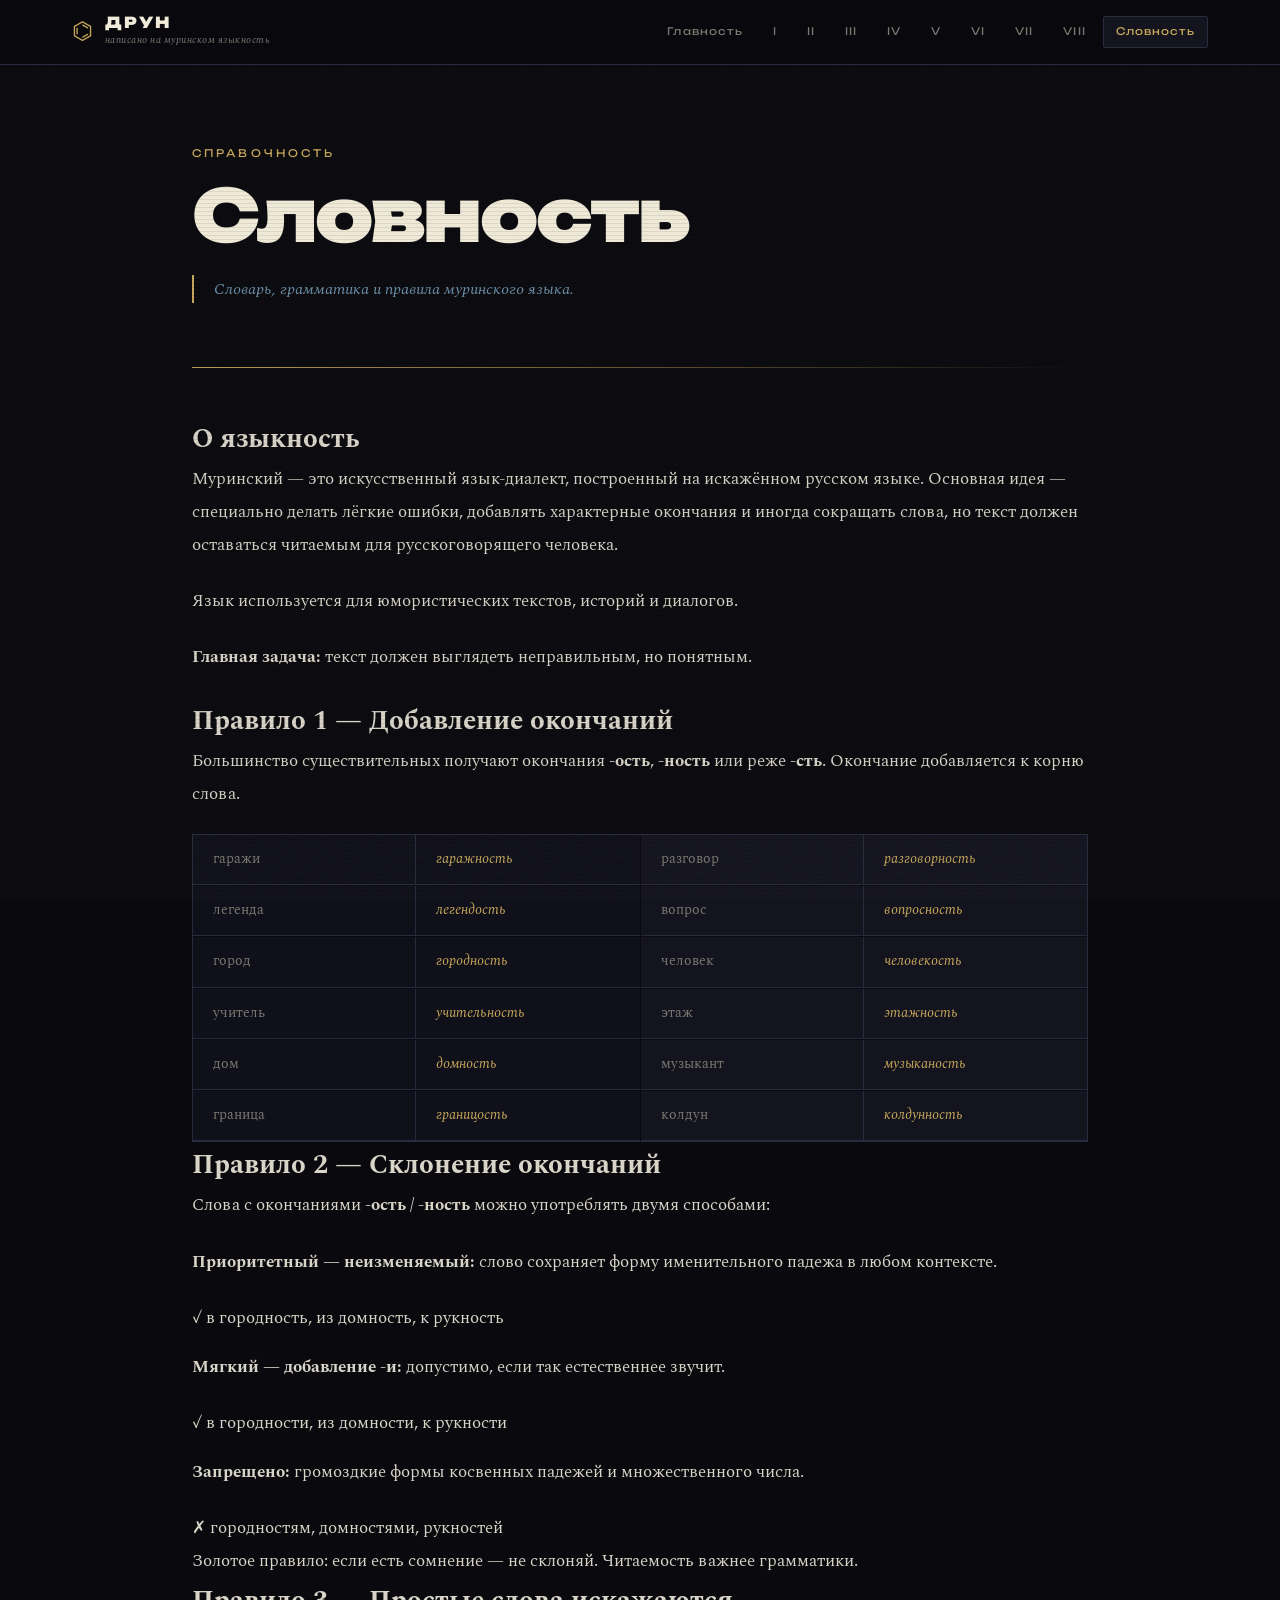
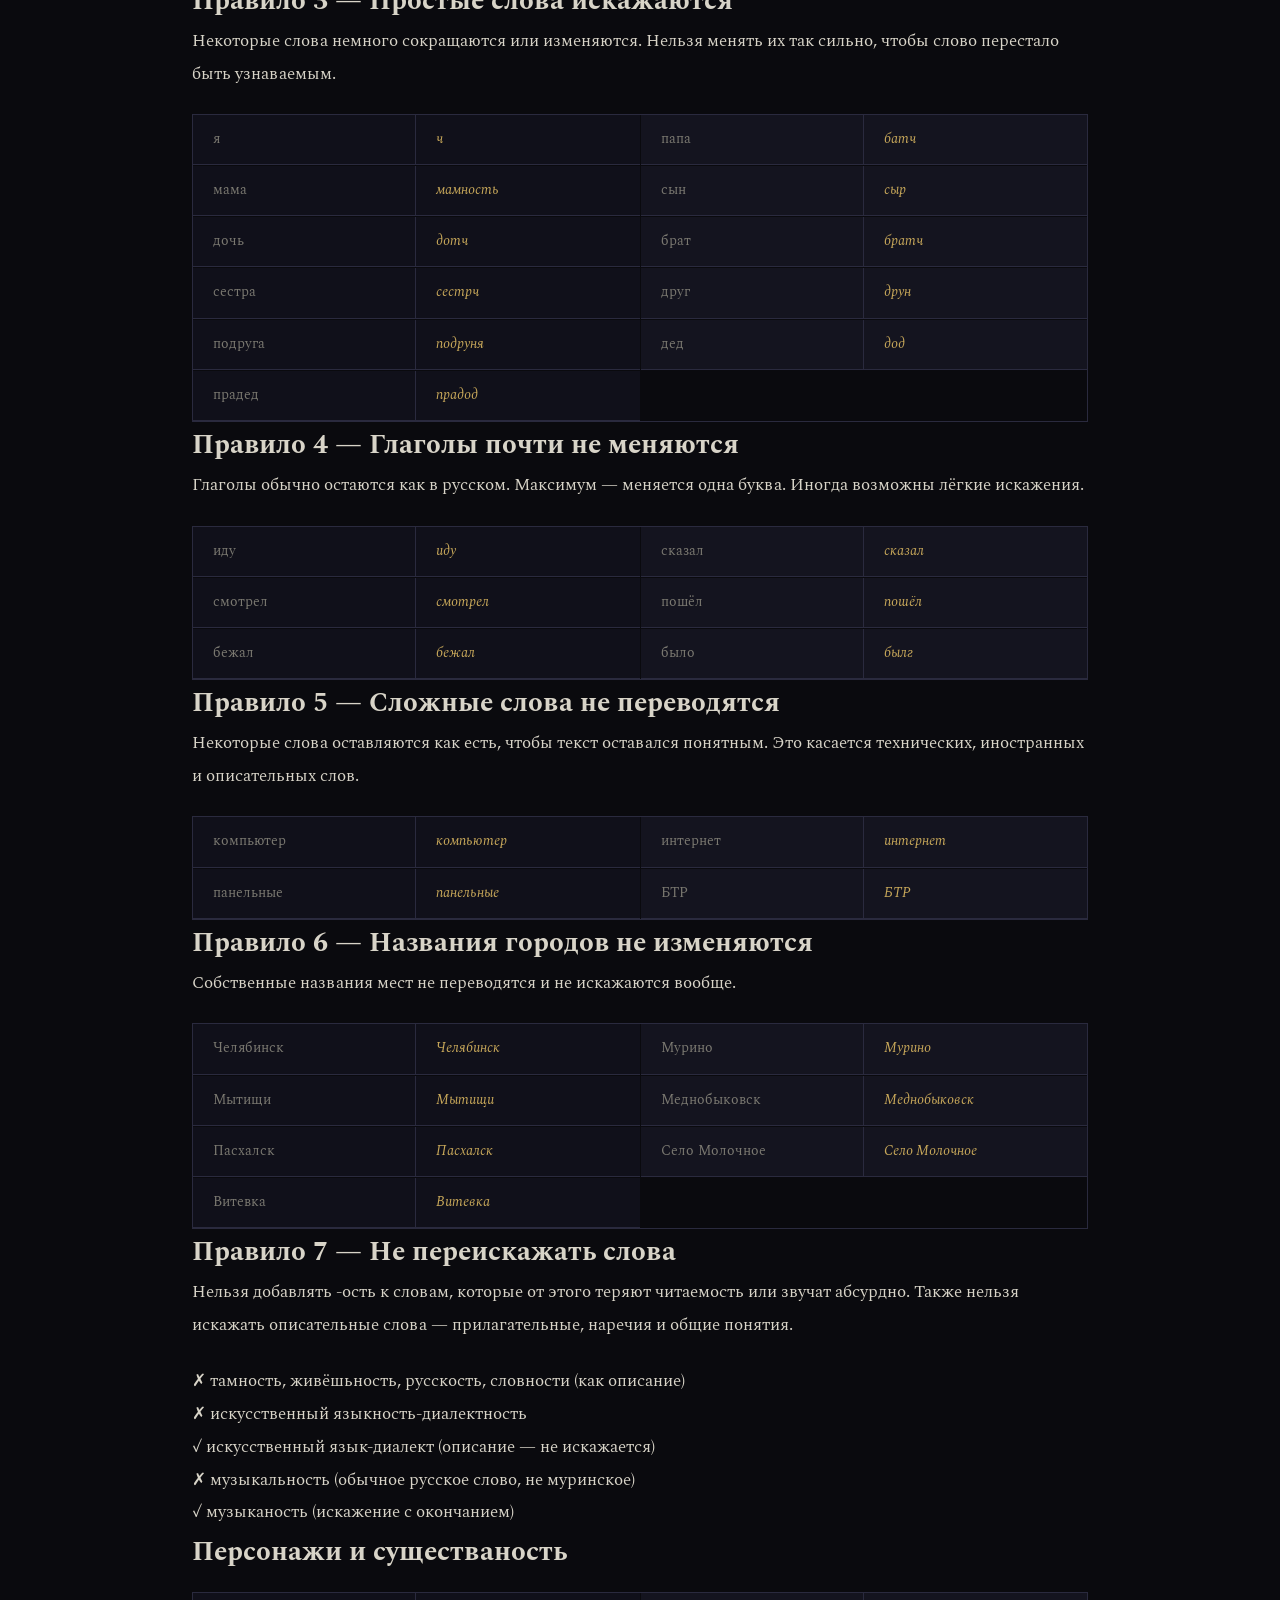
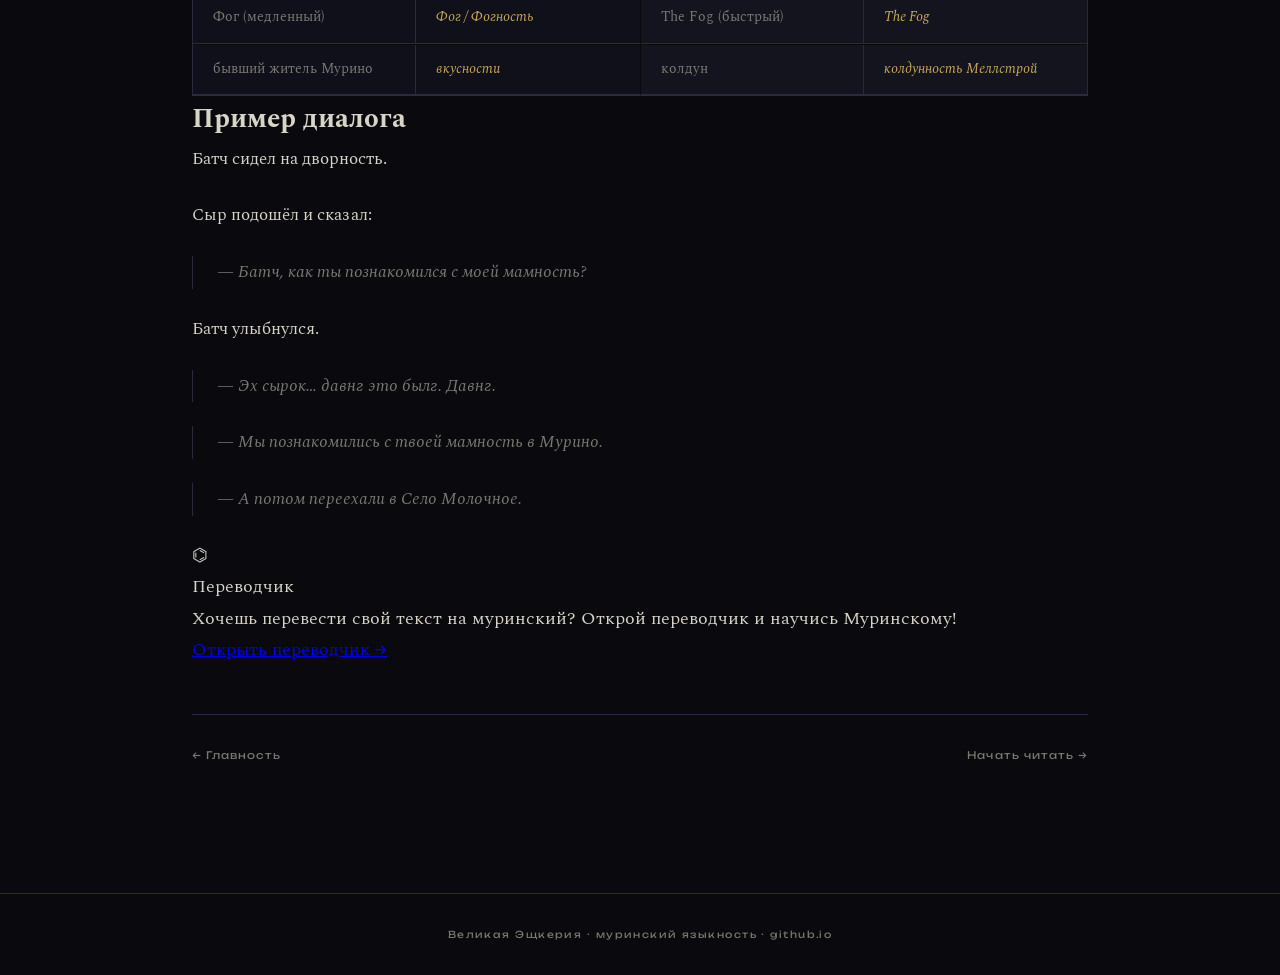
==== commit 2f7bb958: "Update glossary.html" ====
--- a/glossary.html
+++ b/glossary.html
@@ -228,9 +228,9 @@
       <div class="gloss-translator-icon">⌬</div>
       <div class="gloss-translator-text">
         <p class="gloss-translator-label">Переводчик</p>
-        <p class="gloss-translator-desc">Хочешь перевести свой текст на муринский? Открой переводчик на отдельном сайтность.</p>
-      </div>
-      <a href="#" class="gloss-translator-btn" target="_blank">
+        <p class="gloss-translator-desc">Хочешь перевести свой текст на муринский? Открой переводчик и научись Муринскому!</p>
+      </div>
+      <a href="translator.html" class="gloss-translator-btn" target="_blank">
         Открыть переводчик →
       </a>
     </div>
@@ -247,5 +247,4 @@
   <span>Великая Эщкерия · муринский языкность · github.io</span>
 </footer>
 </body>
-          </html>
-          
+</html>
--- a/style.css
+++ b/style.css
@@ -1,3 +1,4 @@
+
 /* ===========================
    ДРУН — МУРИНСКИЙ ЯЗЫКНОСТЬ
    Стиль сайта
